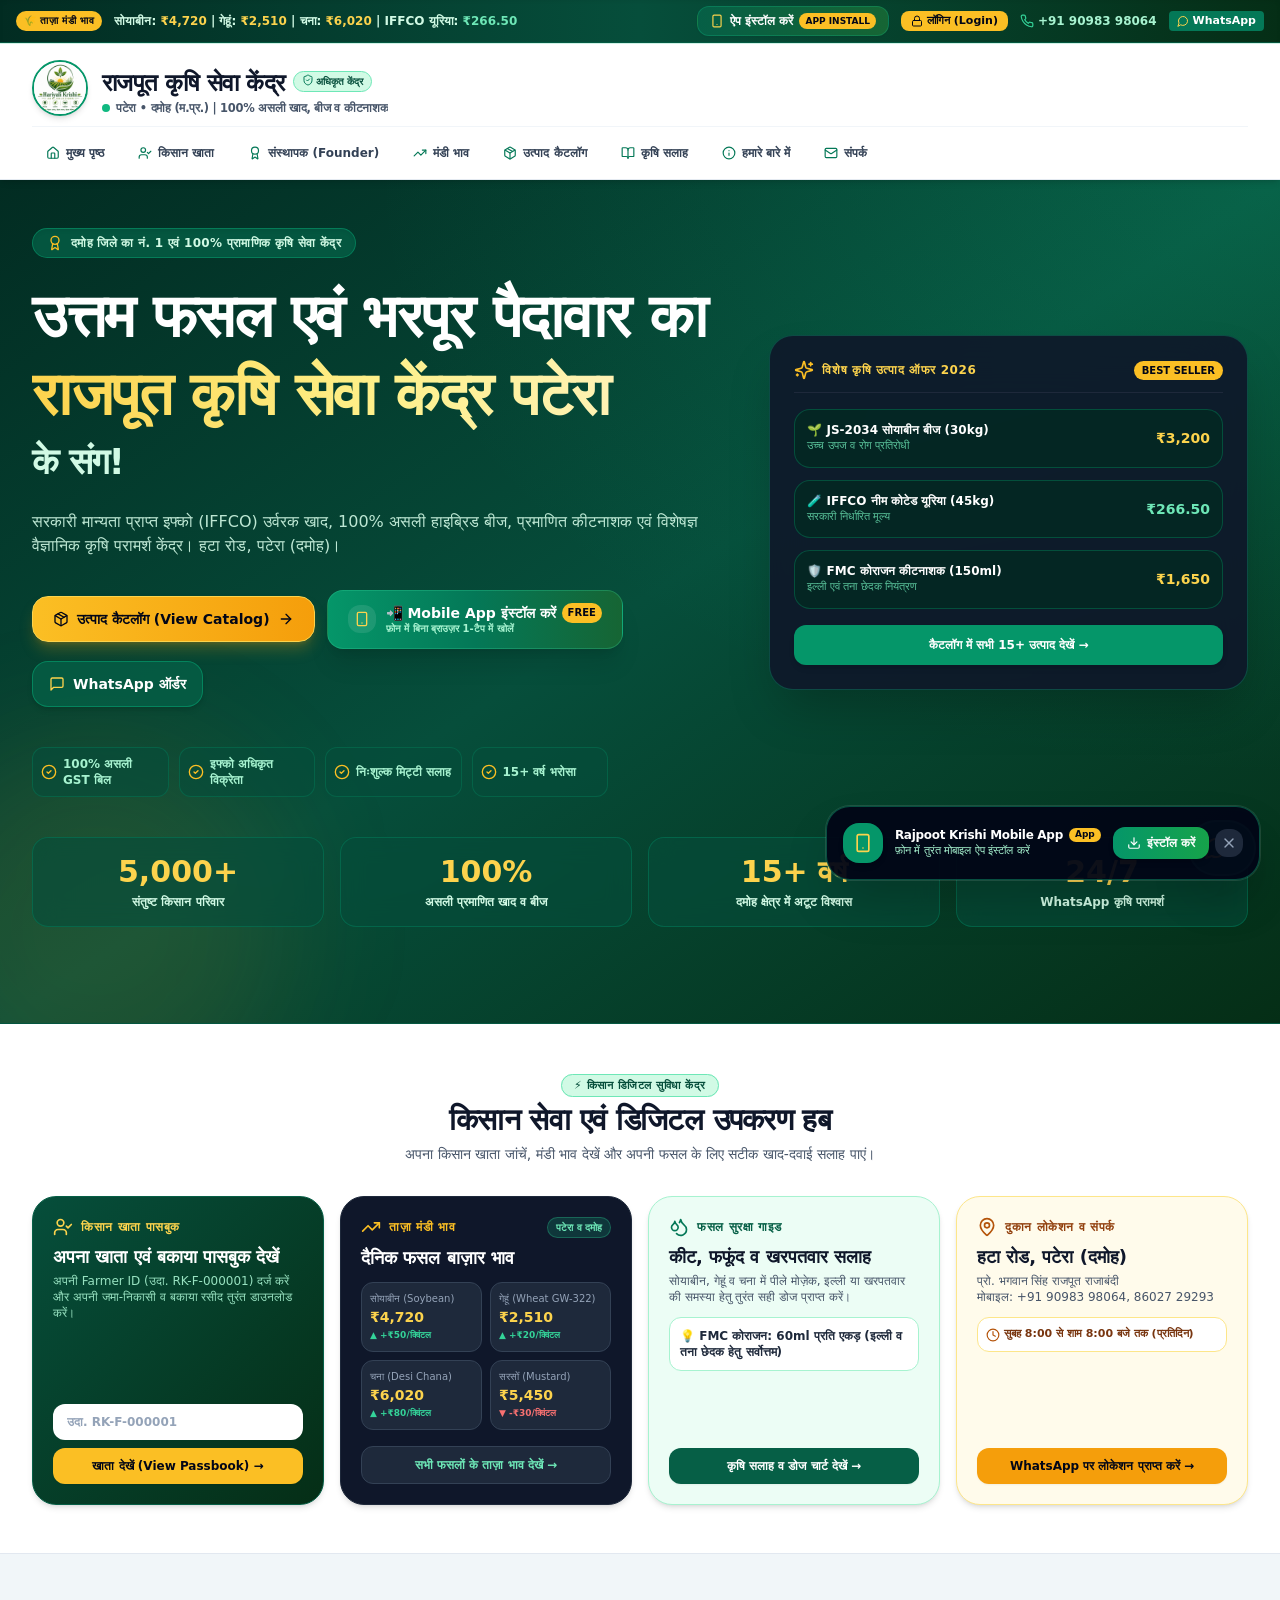
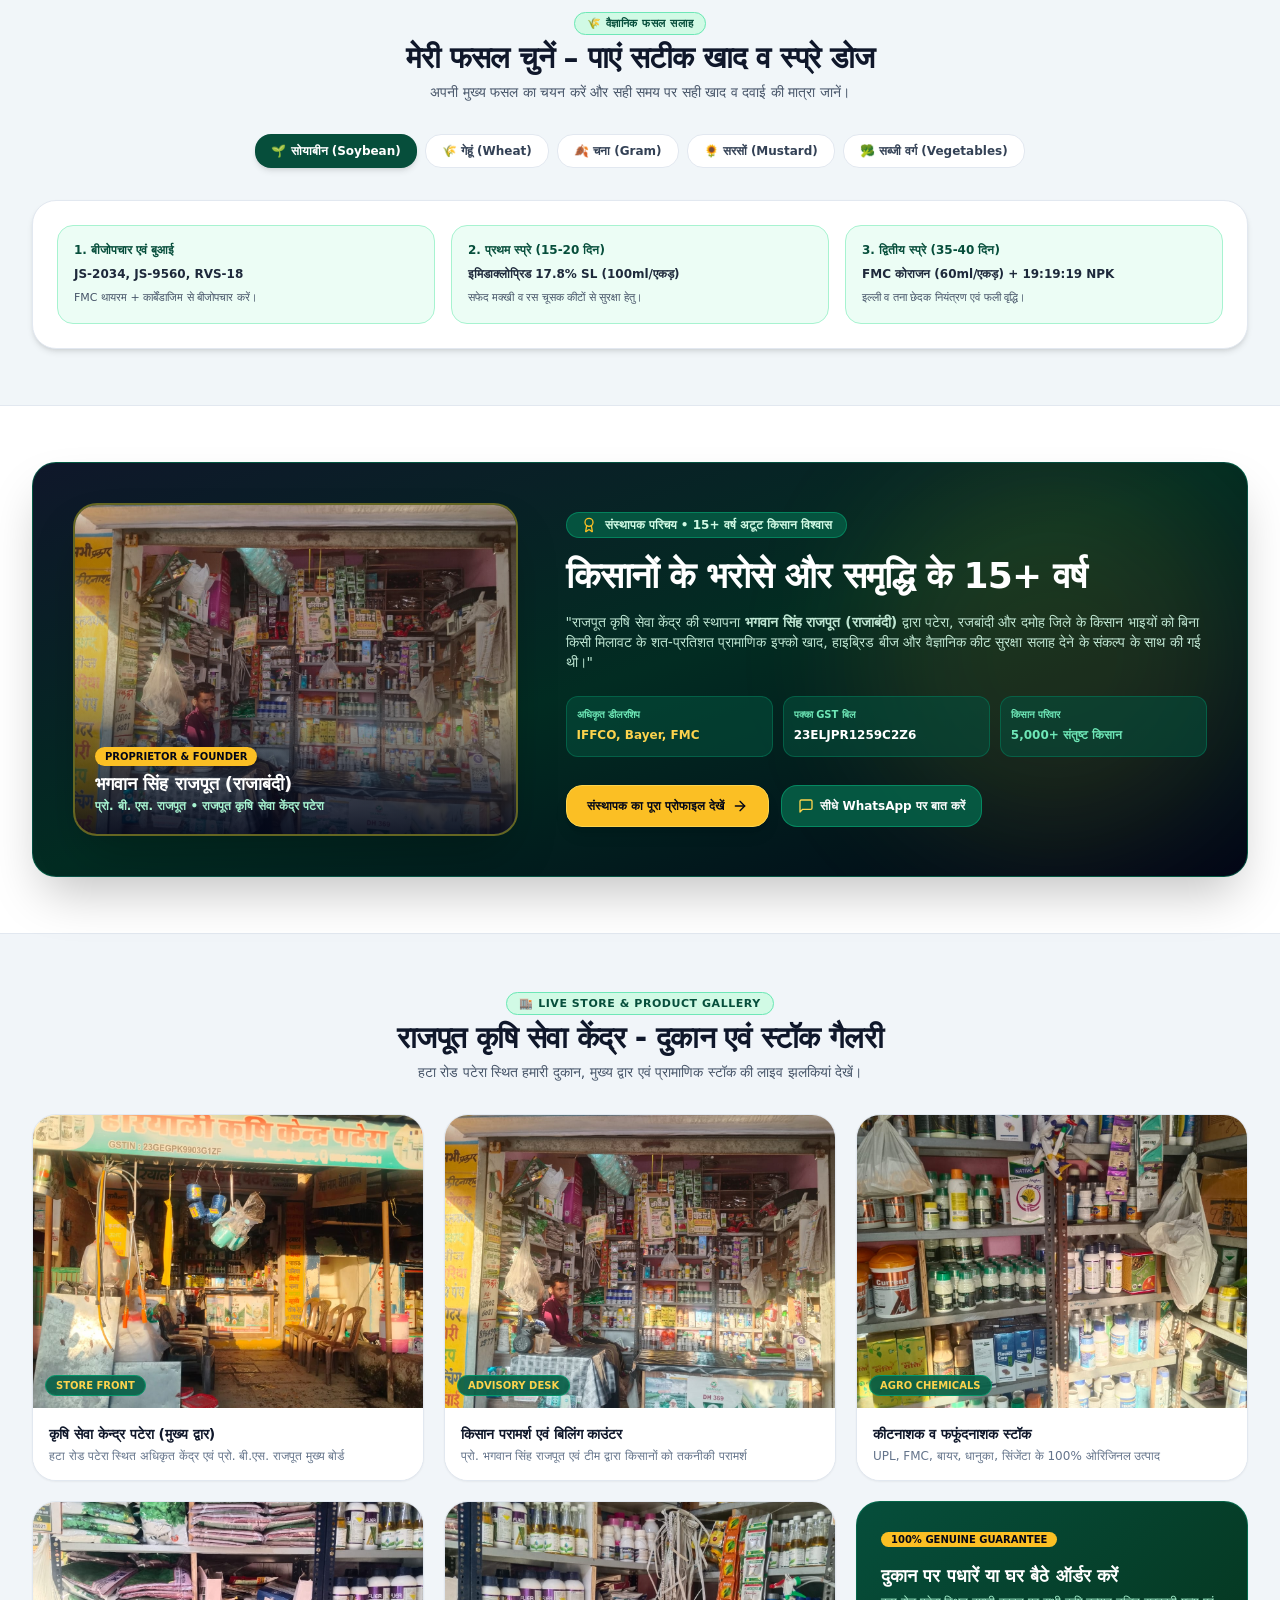
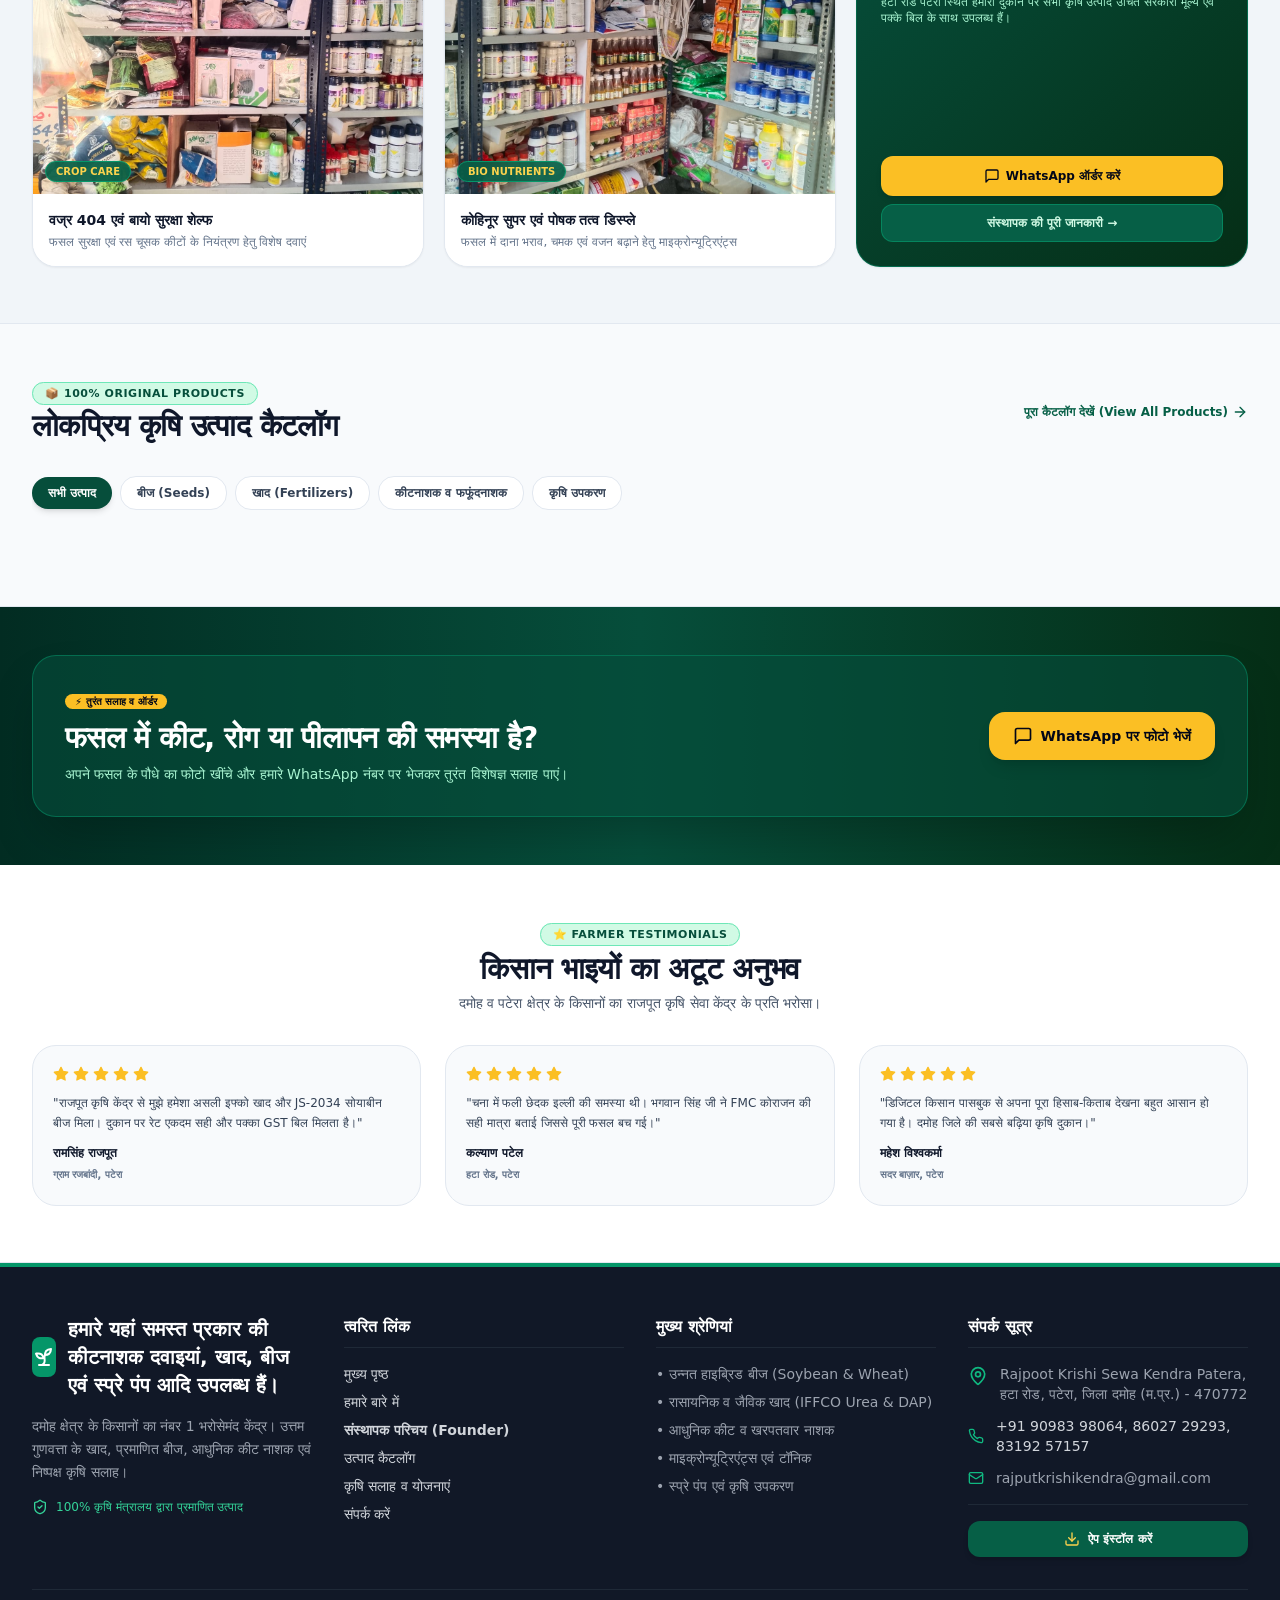
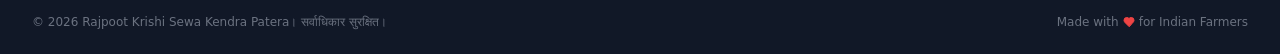
==== index.html @ ace5ccc9 "Initial production-grade open-source release" ====
<!doctype html>
<html lang="hi" dir="ltr">
  <head>
    <meta charset="UTF-8" />
    <meta name="viewport" content="width=device-width, initial-scale=1.0, maximum-scale=5.0, user-scalable=yes, viewport-fit=cover" />
    <meta http-equiv="X-UA-Compatible" content="IE=edge" />

    <!-- Favicon & PWA Icons -->
    <link rel="icon" type="image/png" sizes="32x32" href="/favicon-32x32.png" />
    <link rel="icon" type="image/png" sizes="16x16" href="/favicon-16x16.png" />
    <link rel="icon" type="image/png" href="/favicon.png" />
    <link rel="icon" type="image/jpeg" href="/logo.jpg" />
    <link rel="shortcut icon" type="image/x-icon" href="/favicon.ico" />
    <link rel="apple-touch-icon" sizes="180x180" href="/apple-touch-icon.png" />
    <link rel="manifest" href="/site.webmanifest" />
    <meta name="theme-color" content="#047857" />
    <meta name="color-scheme" content="light dark" />

    <!-- Google Typography Fonts -->
    <link rel="preconnect" href="https://fonts.googleapis.com" />
    <link rel="preconnect" href="https://fonts.gstatic.com" crossorigin />
    <link href="https://fonts.googleapis.com/css2?family=Hind:wght@400;500;600;700&family=Plus+Jakarta+Sans:wght@400;500;600;700;800&display=swap" rel="stylesheet" />

    <!-- Primary SEO Meta Tags -->
    <title>राजपूत कृषि सेवा केंद्र | Rajpoot Krishi Sewa Kendra Patera • Damoh MP</title>
    <meta name="title" content="राजपूत कृषि सेवा केंद्र | Rajpoot Krishi Sewa Kendra Patera • Damoh MP" />
    <meta name="description" content="राजपूत कृषि सेवा केंद्र, हटा रोड, पटेरा (दमोह म.प्र.) — प्रो. भगवान सिंह राजपूत राजाबंदी। 100% असली प्रमाणित बीज, इफ्को खाद, कीटनाशक, फफूंदनाशक, टॉनिक व रोजाना लाइव मंडी भाव। फोन: +91 90983 98064, 86027 29293। GSTIN: 23ELJPR1259C2Z6।" />
    <meta name="keywords" content="Rajpoot krishi sewa kendra, Rajpoot krishi kendra patera, Rajput krishi kendra, krishi kendra patera, patera krishi kendra, fertilizer shop patera, seed store patera damoh, patera mandi bhav, damoh krishi kendra, IFFCO urea patera, kisaan dukan patera, hata road patera, bhagvan singh rajput rajabandi, 23ELJPR1259C2Z6" />
    <meta name="author" content="Rajpoot Krishi Sewa Kendra Patera" />
    <meta name="robots" content="index, follow, max-image-preview:large, max-snippet:-1, max-video-preview:-1" />
    <link rel="canonical" href="https://rajpootkrishisewakendra.in/" />

    <!-- GEO / Local Search Geographic Tags (Patera, Damoh, MP) -->
    <meta name="geo.region" content="IN-MP" />
    <meta name="geo.placename" content="Hatta Road, Patera, Damoh, Madhya Pradesh, 470772, India" />
    <meta name="geo.position" content="24.0883;79.6231" />
    <meta name="ICBM" content="24.0883, 79.6231" />

    <!-- Open Graph (OG) / WhatsApp / Facebook Link Sharing Meta Tags -->
    <meta property="og:type" content="website" />
    <meta property="og:site_name" content="Rajpoot Krishi Sewa Kendra Patera" />
    <meta property="og:title" content="राजपूत कृषि सेवा केंद्र पटेरा (Rajpoot Krishi Sewa Kendra)" />
    <meta property="og:description" content="किसान का विश्वास, हमारी पहचान - सरकारी मान्यता प्राप्त बीज, इफ्को उर्वरक खाद, कीटनाशक व दैनिक मंडी भाव" />
    <meta property="og:url" content="https://rajpootkrishisewakendra.in/" />
    <meta property="og:image" content="https://rajpootkrishisewakendra.in/og-square.png" />
    <meta property="og:image:secure_url" content="https://rajpootkrishisewakendra.in/og-square.png" />
    <meta property="og:image:type" content="image/png" />
    <meta property="og:image:width" content="600" />
    <meta property="og:image:height" content="600" />
    <meta property="og:image:alt" content="राजपूत कृषि सेवा केंद्र पटेरा (Rajpoot Krishi Sewa Kendra)" />
    
    <!-- Fallback OpenGraph Images for WhatsApp Scrapers -->
    <meta property="og:image" content="https://lightcoral-barracuda-479038.hostingersite.com/og-square.png" />
    <meta property="og:image:secure_url" content="https://lightcoral-barracuda-479038.hostingersite.com/og-square.png" />
    <meta property="og:image" content="https://rajpootkrishisewakendra.in/logo.jpg" />
    
    <meta property="og:locale" content="hi_IN" />
    <meta property="og:locale:alternate" content="en_IN" />

    <!-- Twitter Card Meta Tags -->
    <meta name="twitter:card" content="summary" />
    <meta name="twitter:url" content="https://rajpootkrishisewakendra.in/" />
    <meta name="twitter:title" content="राजपूत कृषि सेवा केंद्र पटेरा (Rajpoot Krishi Sewa Kendra)" />
    <meta name="twitter:description" content="किसान का विश्वास, हमारी पहचान - सरकारी मान्यता प्राप्त बीज, इफ्को उर्वरक खाद, कीटनाशक व दैनिक मंडी भाव" />
    <meta name="twitter:image" content="https://rajpootkrishisewakendra.in/og-square.png" />
    <meta name="twitter:image:alt" content="Rajpoot Krishi Sewa Kendra Patera" />

    <!-- JSON-LD Multi-Schema Structured Data (Schema.org / GEO / AEO AI Search) -->

    <!-- Schema 1: LocalBusiness & Agricultural Store -->
    <script type="application/ld+json">
    {
      "@context": "https://schema.org",
      "@type": ["LocalBusiness", "Store", "AgriculturalBusiness"],
      "@id": "https://rajpootkrishisewakendra.in/#store",
      "name": "Rajpoot Krishi Sewa Kendra",
      "alternateName": [
        "राजपूत कृषि सेवा केंद्र पटेरा",
        "Rajpoot Krishi Sewa Kendra Patera",
        "Rajput Krishi Kendra Patera",
        "Rajput Krishi Bhandar Patera"
      ],
      "url": "https://rajpootkrishisewakendra.in/",
      "logo": "https://rajpootkrishisewakendra.in/logo.jpg",
      "image": "https://rajpootkrishisewakendra.in/logo.jpg",
      "description": "Rajpoot Krishi Sewa Kendra at Hatta Road, Patera, Damoh MP (Proprietor: Bhagvan Singh Rajput Rajabandi) is your trusted government-authorized dealer for 100% genuine certified seeds, IFFCO fertilizers, top-brand pesticides, fungicides, micro-nutrients, and daily live Mandi Bhav rates.",
      "telephone": ["+919098398064", "+918602729293", "+918319257157"],
      "email": "rajputkrishikendra@gmail.com",
      "vatID": "23ELJPR1259C2Z6",
      "taxID": "23ELJPR1259C2Z6",
      "priceRange": "₹₹",
      "currenciesAccepted": "INR",
      "paymentAccepted": "Cash, UPI, Credit Card, Bank Transfer, Udhaar",
      "address": {
        "@type": "PostalAddress",
        "streetAddress": "Hatta Road, Patera",
        "addressLocality": "Patera",
        "addressRegion": "Madhya Pradesh",
        "postalCode": "470772",
        "addressCountry": "IN"
      },
      "geo": {
        "@type": "GeoCoordinates",
        "latitude": 24.0883,
        "longitude": 79.6231
      },
      "areaServed": [
        {
          "@type": "AdministrativeArea",
          "name": "Patera"
        },
        {
          "@type": "AdministrativeArea",
          "name": "Damoh"
        },
        {
          "@type": "AdministrativeArea",
          "name": "Hatta"
        },
        {
          "@type": "AdministrativeArea",
          "name": "Katni"
        },
        {
          "@type": "AdministrativeArea",
          "name": "Sagar"
        },
        {
          "@type": "AdministrativeArea",
          "name": "Madhya Pradesh"
        }
      ],
      "openingHoursSpecification": [
        {
          "@type": "OpeningHoursSpecification",
          "dayOfWeek": ["Monday", "Tuesday", "Wednesday", "Thursday", "Friday", "Saturday", "Sunday"],
          "opens": "07:00",
          "closes": "20:00"
        }
      ],
      "founder": {
        "@type": "Person",
        "@id": "https://rajpootkrishisewakendra.in/founder#founder",
        "name": "भगवान सिंह राजपूत",
        "alternateName": ["Bhagvan Singh Rajput Rajabandi", "B. S. Rajput", "बी. एस. राजपूत"],
        "jobTitle": "संस्थापक एवं मुख्य संचालक (Founder & Proprietor)",
        "image": "https://rajpootkrishisewakendra.in/assets/images/founder_counter.jpg",
        "telephone": "+919098398064"
      },
      "sameAs": [
        "https://wa.me/919098398064",
        "https://rajpootkrishisewakendra.in/",
        "https://rajpootkrishisewakendra.in/founder"
      ]
    }
    </script>

    <!-- Schema 1.1: Person (Founder) -->
    <script type="application/ld+json">
    {
      "@context": "https://schema.org",
      "@type": "Person",
      "@id": "https://rajpootkrishisewakendra.in/founder#founder",
      "name": "भगवान सिंह राजपूत",
      "alternateName": [
        "Bhagvan Singh Rajput Rajabandi",
        "B. S. Rajput",
        "बी. एस. राजपूत"
      ],
      "jobTitle": "संस्थापक एवं मुख्य प्रबंधक (Founder & Managing Director)",
      "worksFor": {
        "@id": "https://rajpootkrishisewakendra.in/#store"
      },
      "image": "https://rajpootkrishisewakendra.in/assets/images/founder_counter.jpg",
      "telephone": "+919098398064",
      "email": "rajputkrishikendra@gmail.com",
      "description": "भगवान सिंह राजपूत (राजाबंदी) राजपूत कृषि सेवा केंद्र पटेरा (दमोह म.प्र.) के संस्थापक एवं मुख्य प्रबंधक हैं।",
      "knowsAbout": [
        "Agronomy and Crop Advisory",
        "Certified Hybrid Seeds",
        "IFFCO Fertilizers",
        "Pesticides and Crop Protection"
      ]
    }
    </script>

    <!-- Schema 2: WebSite Sitelinks SearchBox -->
    <script type="application/ld+json">
    {
      "@context": "https://schema.org",
      "@type": "WebSite",
      "@id": "https://rajpootkrishisewakendra.in/#website",
      "url": "https://rajpootkrishisewakendra.in/",
      "name": "Rajpoot Krishi Sewa Kendra Patera",
      "description": "Official Web ERP and Mandi Portal of Rajpoot Krishi Sewa Kendra Patera",
      "publisher": {
        "@id": "https://rajpootkrishisewakendra.in/#store"
      },
      "inLanguage": ["hi-IN", "en-IN"]
    }
    </script>

    <!-- Schema 3: FAQPage for AEO (AI Answer Engines: Gemini / Perplexity / ChatGPT / SGE) -->
    <script type="application/ld+json">
    {
      "@context": "https://schema.org",
      "@type": "FAQPage",
      "mainEntity": [
        {
          "@type": "Question",
          "name": "राजपूत कृषि सेवा केंद्र पटेरा कहां स्थित है? (Where is Rajpoot Krishi Sewa Kendra located?)",
          "acceptedAnswer": {
            "@type": "Answer",
            "text": "राजपूत कृषि सेवा केंद्र हटा रोड, पटेरा, जिला दमोह (मध्य प्रदेश) - 470772 में स्थित है। प्रो. भगवान सिंह राजपूत राजाबंदी। संपर्क: +91 90983 98064, 86027 29293, 83192 57157।"
          }
        },
        {
          "@type": "Question",
          "name": "राजपूत कृषि सेवा केंद्र पर कौन-कौन से कृषि उत्पाद मिलते हैं?",
          "acceptedAnswer": {
            "@type": "Answer",
            "text": "हमारे यहां 100% प्रामाणिक हाइब्रिड बीज, इफ्को उर्वरक खाद (यूरिया, डीएपी, एनपीके), शीर्ष कंपनियों की कीटनाशक दवाइयां, फफूंदनाशक, टॉनिक, बायो-स्टिमुलेंट एवं स्प्रे पंप उपलब्ध हैं।"
          }
        },
        {
          "@type": "Question",
          "name": "राजपूत कृषि सेवा केंद्र का जीएसटी (GSTIN) नंबर क्या है?",
          "acceptedAnswer": {
            "@type": "Answer",
            "text": "राजपूत कृषि सेवा केंद्र का आधिकारिक जीएसटी नंबर (GSTIN) 23ELJPR1259C2Z6 है।"
          }
        },
        {
          "@type": "Question",
          "name": "दमोह और पटेरा का लाइव मंडी भाव कहां देखें?",
          "acceptedAnswer": {
            "@type": "Answer",
            "text": "राजपूत कृषि सेवा केंद्र की आधिकारिक वेबसाइट rajpootkrishisewakendra.in पर पटेरा, दमोह, हटा, कटनी एवं सागर मंडी का दैनिक लाइव मंडी भाव (सोयाबीन, गेहूं, चना, सरसों, मसूर) देखा जा सकता है।"
          }
        }
      ]
    }
    </script>

    <!-- Schema 4: BreadcrumbList -->
    <script type="application/ld+json">
    {
      "@context": "https://schema.org",
      "@type": "BreadcrumbList",
      "itemListElement": [
        {
          "@type": "ListItem",
          "position": 1,
          "name": "मुख्य पृष्ठ (Home)",
          "item": "https://rajpootkrishisewakendra.in/"
        },
        {
          "@type": "ListItem",
          "position": 2,
          "name": "लाइव मंडी भाव (Mandi Bhav)",
          "item": "https://rajpootkrishisewakendra.in/#mandi-bhav"
        },
        {
          "@type": "ListItem",
          "position": 3,
          "name": "स्टॉक व कृषि उत्पाद (Products)",
          "item": "https://rajpootkrishisewakendra.in/#products"
        },
        {
          "@type": "ListItem",
          "position": 4,
          "name": "संपर्क व स्थान (Contact & Location)",
          "item": "https://rajpootkrishisewakendra.in/#contact"
        }
      ]
    }
    </script>
    <script>
      // Immediate Service Worker cache refresher
      if ('serviceWorker' in navigator) {
        navigator.serviceWorker.getRegistrations().then(function(registrations) {
          for (var reg of registrations) {
            reg.update();
          }
        });
      }
    </script>
    <script type="module" crossorigin src="/assets/index-D871x90z.js"></script>
    <link rel="stylesheet" crossorigin href="/assets/index-bU7Eu-W5.css">
  </head>
  <body>
    <div id="root"></div>
  </body>
</html>
---- assets/index-bU7Eu-W5.css ----
*,:before,:after{--tw-border-spacing-x: 0;--tw-border-spacing-y: 0;--tw-translate-x: 0;--tw-translate-y: 0;--tw-rotate: 0;--tw-skew-x: 0;--tw-skew-y: 0;--tw-scale-x: 1;--tw-scale-y: 1;--tw-pan-x: ;--tw-pan-y: ;--tw-pinch-zoom: ;--tw-scroll-snap-strictness: proximity;--tw-gradient-from-position: ;--tw-gradient-via-position: ;--tw-gradient-to-position: ;--tw-ordinal: ;--tw-slashed-zero: ;--tw-numeric-figure: ;--tw-numeric-spacing: ;--tw-numeric-fraction: ;--tw-ring-inset: ;--tw-ring-offset-width: 0px;--tw-ring-offset-color: #fff;--tw-ring-color: rgb(59 130 246 / .5);--tw-ring-offset-shadow: 0 0 #0000;--tw-ring-shadow: 0 0 #0000;--tw-shadow: 0 0 #0000;--tw-shadow-colored: 0 0 #0000;--tw-blur: ;--tw-brightness: ;--tw-contrast: ;--tw-grayscale: ;--tw-hue-rotate: ;--tw-invert: ;--tw-saturate: ;--tw-sepia: ;--tw-drop-shadow: ;--tw-backdrop-blur: ;--tw-backdrop-brightness: ;--tw-backdrop-contrast: ;--tw-backdrop-grayscale: ;--tw-backdrop-hue-rotate: ;--tw-backdrop-invert: ;--tw-backdrop-opacity: ;--tw-backdrop-saturate: ;--tw-backdrop-sepia: ;--tw-contain-size: ;--tw-contain-layout: ;--tw-contain-paint: ;--tw-contain-style: }::backdrop{--tw-border-spacing-x: 0;--tw-border-spacing-y: 0;--tw-translate-x: 0;--tw-translate-y: 0;--tw-rotate: 0;--tw-skew-x: 0;--tw-skew-y: 0;--tw-scale-x: 1;--tw-scale-y: 1;--tw-pan-x: ;--tw-pan-y: ;--tw-pinch-zoom: ;--tw-scroll-snap-strictness: proximity;--tw-gradient-from-position: ;--tw-gradient-via-position: ;--tw-gradient-to-position: ;--tw-ordinal: ;--tw-slashed-zero: ;--tw-numeric-figure: ;--tw-numeric-spacing: ;--tw-numeric-fraction: ;--tw-ring-inset: ;--tw-ring-offset-width: 0px;--tw-ring-offset-color: #fff;--tw-ring-color: rgb(59 130 246 / .5);--tw-ring-offset-shadow: 0 0 #0000;--tw-ring-shadow: 0 0 #0000;--tw-shadow: 0 0 #0000;--tw-shadow-colored: 0 0 #0000;--tw-blur: ;--tw-brightness: ;--tw-contrast: ;--tw-grayscale: ;--tw-hue-rotate: ;--tw-invert: ;--tw-saturate: ;--tw-sepia: ;--tw-drop-shadow: ;--tw-backdrop-blur: ;--tw-backdrop-brightness: ;--tw-backdrop-contrast: ;--tw-backdrop-grayscale: ;--tw-backdrop-hue-rotate: ;--tw-backdrop-invert: ;--tw-backdrop-opacity: ;--tw-backdrop-saturate: ;--tw-backdrop-sepia: ;--tw-contain-size: ;--tw-contain-layout: ;--tw-contain-paint: ;--tw-contain-style: }*,:before,:after{box-sizing:border-box;border-width:0;border-style:solid;border-color:#e5e7eb}:before,:after{--tw-content: ""}html,:host{line-height:1.5;-webkit-text-size-adjust:100%;-moz-tab-size:4;-o-tab-size:4;tab-size:4;font-family:ui-sans-serif,system-ui,sans-serif,"Apple Color Emoji","Segoe UI Emoji",Segoe UI Symbol,"Noto Color Emoji";font-feature-settings:normal;font-variation-settings:normal;-webkit-tap-highlight-color:transparent}body{margin:0;line-height:inherit}hr{height:0;color:inherit;border-top-width:1px}abbr:where([title]){-webkit-text-decoration:underline dotted;text-decoration:underline dotted}h1,h2,h3,h4,h5,h6{font-size:inherit;font-weight:inherit}a{color:inherit;text-decoration:inherit}b,strong{font-weight:bolder}code,kbd,samp,pre{font-family:ui-monospace,SFMono-Regular,Menlo,Monaco,Consolas,Liberation Mono,Courier New,monospace;font-feature-settings:normal;font-variation-settings:normal;font-size:1em}small{font-size:80%}sub,sup{font-size:75%;line-height:0;position:relative;vertical-align:baseline}sub{bottom:-.25em}sup{top:-.5em}table{text-indent:0;border-color:inherit;border-collapse:collapse}button,input,optgroup,select,textarea{font-family:inherit;font-feature-settings:inherit;font-variation-settings:inherit;font-size:100%;font-weight:inherit;line-height:inherit;letter-spacing:inherit;color:inherit;margin:0;padding:0}button,select{text-transform:none}button,input:where([type=button]),input:where([type=reset]),input:where([type=submit]){-webkit-appearance:button;background-color:transparent;background-image:none}:-moz-focusring{outline:auto}:-moz-ui-invalid{box-shadow:none}progress{vertical-align:baseline}::-webkit-inner-spin-button,::-webkit-outer-spin-button{height:auto}[type=search]{-webkit-appearance:textfield;outline-offset:-2px}::-webkit-search-decoration{-webkit-appearance:none}::-webkit-file-upload-button{-webkit-appearance:button;font:inherit}summary{display:list-item}blockquote,dl,dd,h1,h2,h3,h4,h5,h6,hr,figure,p,pre{margin:0}fieldset{margin:0;padding:0}legend{padding:0}ol,ul,menu{list-style:none;margin:0;padding:0}dialog{padding:0}textarea{resize:vertical}input::-moz-placeholder,textarea::-moz-placeholder{opacity:1;color:#9ca3af}input::placeholder,textarea::placeholder{opacity:1;color:#9ca3af}button,[role=button]{cursor:pointer}:disabled{cursor:default}img,svg,video,canvas,audio,iframe,embed,object{display:block;vertical-align:middle}img,video{max-width:100%;height:auto}[hidden]:where(:not([hidden=until-found])){display:none}html,body{font-family:Plus Jakarta Sans,Hind,system-ui,-apple-system,sans-serif;overflow-x:hidden;max-width:100vw;width:100%;-webkit-tap-highlight-color:transparent;touch-action:manipulation;background-color:#f8fafc;color:#0f172a;-webkit-font-smoothing:antialiased;-moz-osx-font-smoothing:grayscale}@media (max-width: 640px){input,select,textarea{font-size:16px!important}}.container{width:100%}@media (min-width: 640px){.container{max-width:640px}}@media (min-width: 768px){.container{max-width:768px}}@media (min-width: 1024px){.container{max-width:1024px}}@media (min-width: 1280px){.container{max-width:1280px}}@media (min-width: 1536px){.container{max-width:1536px}}.pointer-events-none{pointer-events:none}.visible{visibility:visible}.invisible{visibility:hidden}.collapse{visibility:collapse}.static{position:static}.fixed{position:fixed}.absolute{position:absolute}.relative{position:relative}.sticky{position:sticky}.inset-0{top:0;right:0;bottom:0;left:0}.inset-x-0{left:0;right:0}.inset-y-0{top:0;bottom:0}.-bottom-24{bottom:-6rem}.-left-24{left:-6rem}.bottom-0{bottom:0}.bottom-2{bottom:.5rem}.bottom-20{bottom:5rem}.bottom-3{bottom:.75rem}.bottom-4{bottom:1rem}.bottom-6{bottom:1.5rem}.left-0{left:0}.left-2{left:.5rem}.left-2\.5{left:.625rem}.left-3{left:.75rem}.left-3\.5{left:.875rem}.right-0{right:0}.right-2{right:.5rem}.right-3{right:.75rem}.right-4{right:1rem}.right-6{right:1.5rem}.top-0{top:0}.top-1\/2{top:50%}.top-2{top:.5rem}.top-2\.5{top:.625rem}.top-3{top:.75rem}.top-3\.5{top:.875rem}.top-4{top:1rem}.top-full{top:100%}.z-10{z-index:10}.z-20{z-index:20}.z-30{z-index:30}.z-40{z-index:40}.z-50{z-index:50}.z-\[100\]{z-index:100}.col-span-1{grid-column:span 1 / span 1}.col-span-12{grid-column:span 12 / span 12}.col-span-2{grid-column:span 2 / span 2}.col-span-3{grid-column:span 3 / span 3}.col-span-4{grid-column:span 4 / span 4}.col-span-5{grid-column:span 5 / span 5}.col-span-6{grid-column:span 6 / span 6}.col-span-7{grid-column:span 7 / span 7}.mx-1{margin-left:.25rem;margin-right:.25rem}.mx-2{margin-left:.5rem;margin-right:.5rem}.mx-auto{margin-left:auto;margin-right:auto}.my-0\.5{margin-top:.125rem;margin-bottom:.125rem}.my-1{margin-top:.25rem;margin-bottom:.25rem}.my-2{margin-top:.5rem;margin-bottom:.5rem}.my-8{margin-top:2rem;margin-bottom:2rem}.my-auto{margin-top:auto;margin-bottom:auto}.-mt-6{margin-top:-1.5rem}.mb-0\.5{margin-bottom:.125rem}.mb-1{margin-bottom:.25rem}.mb-1\.5{margin-bottom:.375rem}.mb-10{margin-bottom:2.5rem}.mb-2{margin-bottom:.5rem}.mb-3{margin-bottom:.75rem}.mb-4{margin-bottom:1rem}.mb-5{margin-bottom:1.25rem}.mb-6{margin-bottom:1.5rem}.mb-8{margin-bottom:2rem}.ml-1{margin-left:.25rem}.ml-1\.5{margin-left:.375rem}.ml-2{margin-left:.5rem}.ml-auto{margin-left:auto}.mr-0\.5{margin-right:.125rem}.mr-1{margin-right:.25rem}.mr-1\.5{margin-right:.375rem}.mr-2{margin-right:.5rem}.mt-0\.5{margin-top:.125rem}.mt-1{margin-top:.25rem}.mt-1\.5{margin-top:.375rem}.mt-10{margin-top:2.5rem}.mt-12{margin-top:3rem}.mt-2{margin-top:.5rem}.mt-2\.5{margin-top:.625rem}.mt-3{margin-top:.75rem}.mt-4{margin-top:1rem}.mt-5{margin-top:1.25rem}.mt-6{margin-top:1.5rem}.mt-8{margin-top:2rem}.line-clamp-1{overflow:hidden;display:-webkit-box;-webkit-box-orient:vertical;-webkit-line-clamp:1}.line-clamp-2{overflow:hidden;display:-webkit-box;-webkit-box-orient:vertical;-webkit-line-clamp:2}.block{display:block}.inline-block{display:inline-block}.inline{display:inline}.flex{display:flex}.inline-flex{display:inline-flex}.table{display:table}.grid{display:grid}.hidden{display:none}.aspect-\[4\/3\]{aspect-ratio:4/3}.h-1{height:.25rem}.h-10{height:2.5rem}.h-11{height:2.75rem}.h-12{height:3rem}.h-14{height:3.5rem}.h-16{height:4rem}.h-2{height:.5rem}.h-2\.5{height:.625rem}.h-20{height:5rem}.h-3{height:.75rem}.h-3\.5{height:.875rem}.h-32{height:8rem}.h-36{height:9rem}.h-4{height:1rem}.h-44{height:11rem}.h-48{height:12rem}.h-5{height:1.25rem}.h-6{height:1.5rem}.h-7{height:1.75rem}.h-8{height:2rem}.h-9{height:2.25rem}.h-96{height:24rem}.h-\[90vh\]{height:90vh}.h-full{height:100%}.max-h-20{max-height:5rem}.max-h-32{max-height:8rem}.max-h-60{max-height:15rem}.max-h-72{max-height:18rem}.max-h-80{max-height:20rem}.max-h-96{max-height:24rem}.max-h-\[360px\]{max-height:360px}.max-h-\[420px\]{max-height:420px}.max-h-\[72vh\]{max-height:72vh}.max-h-\[75vh\]{max-height:75vh}.max-h-\[80vh\]{max-height:80vh}.max-h-\[90vh\]{max-height:90vh}.max-h-\[92vh\]{max-height:92vh}.max-h-\[94vh\]{max-height:94vh}.max-h-full{max-height:100%}.min-h-\[100px\]{min-height:100px}.min-h-\[1040px\]{min-height:1040px}.min-h-\[1050px\]{min-height:1050px}.min-h-\[16px\]{min-height:16px}.min-h-\[38px\]{min-height:38px}.min-h-\[400px\]{min-height:400px}.min-h-\[70px\]{min-height:70px}.min-h-\[75px\]{min-height:75px}.min-h-\[960px\]{min-height:960px}.min-h-full{min-height:100%}.min-h-screen{min-height:100vh}.w-1{width:.25rem}.w-10{width:2.5rem}.w-11{width:2.75rem}.w-12{width:3rem}.w-13{width:3.25rem}.w-14{width:3.5rem}.w-16{width:4rem}.w-2{width:.5rem}.w-2\.5{width:.625rem}.w-20{width:5rem}.w-24{width:6rem}.w-28{width:7rem}.w-3{width:.75rem}.w-3\.5{width:.875rem}.w-36{width:9rem}.w-4{width:1rem}.w-44{width:11rem}.w-48{width:12rem}.w-5{width:1.25rem}.w-6{width:1.5rem}.w-64{width:16rem}.w-7{width:1.75rem}.w-72{width:18rem}.w-8{width:2rem}.w-80{width:20rem}.w-9{width:2.25rem}.w-96{width:24rem}.w-\[10\%\]{width:10%}.w-\[11\%\]{width:11%}.w-\[12\%\]{width:12%}.w-\[16\%\]{width:16%}.w-\[18\%\]{width:18%}.w-\[20\%\]{width:20%}.w-\[300px\]{width:300px}.w-\[36\%\]{width:36%}.w-\[41\%\]{width:41%}.w-\[5\%\]{width:5%}.w-\[7\%\]{width:7%}.w-\[740px\]{width:740px}.w-\[760px\]{width:760px}.w-\[8\%\]{width:8%}.w-\[9\%\]{width:9%}.w-auto{width:auto}.w-full{width:100%}.w-max{width:-moz-max-content;width:max-content}.w-px{width:1px}.min-w-0{min-width:0px}.min-w-\[100px\]{min-width:100px}.min-w-\[1100px\]{min-width:1100px}.min-w-\[110px\]{min-width:110px}.min-w-\[120px\]{min-width:120px}.min-w-\[130px\]{min-width:130px}.min-w-\[140px\]{min-width:140px}.min-w-\[150px\]{min-width:150px}.min-w-\[180px\]{min-width:180px}.min-w-\[50px\]{min-width:50px}.min-w-\[65px\]{min-width:65px}.min-w-\[700px\]{min-width:700px}.min-w-\[70px\]{min-width:70px}.min-w-\[75px\]{min-width:75px}.min-w-\[80px\]{min-width:80px}.min-w-\[85px\]{min-width:85px}.min-w-\[90px\]{min-width:90px}.min-w-\[95px\]{min-width:95px}.min-w-max{min-width:-moz-max-content;min-width:max-content}.max-w-0{max-width:0px}.max-w-2xl{max-width:42rem}.max-w-3xl{max-width:48rem}.max-w-4xl{max-width:56rem}.max-w-5xl{max-width:64rem}.max-w-6xl{max-width:72rem}.max-w-7xl{max-width:80rem}.max-w-\[120px\]{max-width:120px}.max-w-\[200px\]{max-width:200px}.max-w-\[85vw\]{max-width:85vw}.max-w-full{max-width:100%}.max-w-lg{max-width:32rem}.max-w-md{max-width:28rem}.max-w-sm{max-width:24rem}.max-w-xl{max-width:36rem}.max-w-xs{max-width:20rem}.flex-1{flex:1 1 0%}.flex-shrink-0,.shrink-0{flex-shrink:0}.table-fixed{table-layout:fixed}.border-collapse{border-collapse:collapse}.-translate-y-1\/2{--tw-translate-y: -50%;transform:translate(var(--tw-translate-x),var(--tw-translate-y)) rotate(var(--tw-rotate)) skew(var(--tw-skew-x)) skewY(var(--tw-skew-y)) scaleX(var(--tw-scale-x)) scaleY(var(--tw-scale-y))}.translate-x-0\.5{--tw-translate-x: .125rem;transform:translate(var(--tw-translate-x),var(--tw-translate-y)) rotate(var(--tw-rotate)) skew(var(--tw-skew-x)) skewY(var(--tw-skew-y)) scaleX(var(--tw-scale-x)) scaleY(var(--tw-scale-y))}.translate-x-1{--tw-translate-x: .25rem;transform:translate(var(--tw-translate-x),var(--tw-translate-y)) rotate(var(--tw-rotate)) skew(var(--tw-skew-x)) skewY(var(--tw-skew-y)) scaleX(var(--tw-scale-x)) scaleY(var(--tw-scale-y))}.rotate-180{--tw-rotate: 180deg;transform:translate(var(--tw-translate-x),var(--tw-translate-y)) rotate(var(--tw-rotate)) skew(var(--tw-skew-x)) skewY(var(--tw-skew-y)) scaleX(var(--tw-scale-x)) scaleY(var(--tw-scale-y))}.scale-105{--tw-scale-x: 1.05;--tw-scale-y: 1.05;transform:translate(var(--tw-translate-x),var(--tw-translate-y)) rotate(var(--tw-rotate)) skew(var(--tw-skew-x)) skewY(var(--tw-skew-y)) scaleX(var(--tw-scale-x)) scaleY(var(--tw-scale-y))}.transform{transform:translate(var(--tw-translate-x),var(--tw-translate-y)) rotate(var(--tw-rotate)) skew(var(--tw-skew-x)) skewY(var(--tw-skew-y)) scaleX(var(--tw-scale-x)) scaleY(var(--tw-scale-y))}@keyframes bounce{0%,to{transform:translateY(-25%);animation-timing-function:cubic-bezier(.8,0,1,1)}50%{transform:none;animation-timing-function:cubic-bezier(0,0,.2,1)}}.animate-bounce{animation:bounce 1s infinite}@keyframes ping{75%,to{transform:scale(2);opacity:0}}.animate-ping{animation:ping 1s cubic-bezier(0,0,.2,1) infinite}@keyframes pulse{50%{opacity:.5}}.animate-pulse{animation:pulse 2s cubic-bezier(.4,0,.6,1) infinite}@keyframes spin{to{transform:rotate(360deg)}}.animate-spin{animation:spin 1s linear infinite}.cursor-not-allowed{cursor:not-allowed}.cursor-pointer{cursor:pointer}.select-none{-webkit-user-select:none;-moz-user-select:none;user-select:none}.resize{resize:both}.scroll-mt-4{scroll-margin-top:1rem}.list-inside{list-style-position:inside}.list-decimal{list-style-type:decimal}.grid-cols-1{grid-template-columns:repeat(1,minmax(0,1fr))}.grid-cols-12{grid-template-columns:repeat(12,minmax(0,1fr))}.grid-cols-2{grid-template-columns:repeat(2,minmax(0,1fr))}.grid-cols-3{grid-template-columns:repeat(3,minmax(0,1fr))}.grid-cols-4{grid-template-columns:repeat(4,minmax(0,1fr))}.flex-col{flex-direction:column}.flex-wrap{flex-wrap:wrap}.items-start{align-items:flex-start}.items-end{align-items:flex-end}.items-center{align-items:center}.items-baseline{align-items:baseline}.justify-start{justify-content:flex-start}.justify-end{justify-content:flex-end}.justify-center{justify-content:center}.justify-between{justify-content:space-between}.justify-around{justify-content:space-around}.gap-1{gap:.25rem}.gap-1\.5{gap:.375rem}.gap-10{gap:2.5rem}.gap-12{gap:3rem}.gap-2{gap:.5rem}.gap-2\.5{gap:.625rem}.gap-3{gap:.75rem}.gap-3\.5{gap:.875rem}.gap-4{gap:1rem}.gap-5{gap:1.25rem}.gap-6{gap:1.5rem}.gap-8{gap:2rem}.gap-x-4{-moz-column-gap:1rem;column-gap:1rem}.gap-y-1{row-gap:.25rem}.space-x-1>:not([hidden])~:not([hidden]){--tw-space-x-reverse: 0;margin-right:calc(.25rem * var(--tw-space-x-reverse));margin-left:calc(.25rem * calc(1 - var(--tw-space-x-reverse)))}.space-x-1\.5>:not([hidden])~:not([hidden]){--tw-space-x-reverse: 0;margin-right:calc(.375rem * var(--tw-space-x-reverse));margin-left:calc(.375rem * calc(1 - var(--tw-space-x-reverse)))}.space-x-2>:not([hidden])~:not([hidden]){--tw-space-x-reverse: 0;margin-right:calc(.5rem * var(--tw-space-x-reverse));margin-left:calc(.5rem * calc(1 - var(--tw-space-x-reverse)))}.space-x-2\.5>:not([hidden])~:not([hidden]){--tw-space-x-reverse: 0;margin-right:calc(.625rem * var(--tw-space-x-reverse));margin-left:calc(.625rem * calc(1 - var(--tw-space-x-reverse)))}.space-x-3>:not([hidden])~:not([hidden]){--tw-space-x-reverse: 0;margin-right:calc(.75rem * var(--tw-space-x-reverse));margin-left:calc(.75rem * calc(1 - var(--tw-space-x-reverse)))}.space-x-3\.5>:not([hidden])~:not([hidden]){--tw-space-x-reverse: 0;margin-right:calc(.875rem * var(--tw-space-x-reverse));margin-left:calc(.875rem * calc(1 - var(--tw-space-x-reverse)))}.space-y-0\.5>:not([hidden])~:not([hidden]){--tw-space-y-reverse: 0;margin-top:calc(.125rem * calc(1 - var(--tw-space-y-reverse)));margin-bottom:calc(.125rem * var(--tw-space-y-reverse))}.space-y-1>:not([hidden])~:not([hidden]){--tw-space-y-reverse: 0;margin-top:calc(.25rem * calc(1 - var(--tw-space-y-reverse)));margin-bottom:calc(.25rem * var(--tw-space-y-reverse))}.space-y-1\.5>:not([hidden])~:not([hidden]){--tw-space-y-reverse: 0;margin-top:calc(.375rem * calc(1 - var(--tw-space-y-reverse)));margin-bottom:calc(.375rem * var(--tw-space-y-reverse))}.space-y-12>:not([hidden])~:not([hidden]){--tw-space-y-reverse: 0;margin-top:calc(3rem * calc(1 - var(--tw-space-y-reverse)));margin-bottom:calc(3rem * var(--tw-space-y-reverse))}.space-y-2>:not([hidden])~:not([hidden]){--tw-space-y-reverse: 0;margin-top:calc(.5rem * calc(1 - var(--tw-space-y-reverse)));margin-bottom:calc(.5rem * var(--tw-space-y-reverse))}.space-y-2\.5>:not([hidden])~:not([hidden]){--tw-space-y-reverse: 0;margin-top:calc(.625rem * calc(1 - var(--tw-space-y-reverse)));margin-bottom:calc(.625rem * var(--tw-space-y-reverse))}.space-y-3>:not([hidden])~:not([hidden]){--tw-space-y-reverse: 0;margin-top:calc(.75rem * calc(1 - var(--tw-space-y-reverse)));margin-bottom:calc(.75rem * var(--tw-space-y-reverse))}.space-y-3\.5>:not([hidden])~:not([hidden]){--tw-space-y-reverse: 0;margin-top:calc(.875rem * calc(1 - var(--tw-space-y-reverse)));margin-bottom:calc(.875rem * var(--tw-space-y-reverse))}.space-y-4>:not([hidden])~:not([hidden]){--tw-space-y-reverse: 0;margin-top:calc(1rem * calc(1 - var(--tw-space-y-reverse)));margin-bottom:calc(1rem * var(--tw-space-y-reverse))}.space-y-5>:not([hidden])~:not([hidden]){--tw-space-y-reverse: 0;margin-top:calc(1.25rem * calc(1 - var(--tw-space-y-reverse)));margin-bottom:calc(1.25rem * var(--tw-space-y-reverse))}.space-y-6>:not([hidden])~:not([hidden]){--tw-space-y-reverse: 0;margin-top:calc(1.5rem * calc(1 - var(--tw-space-y-reverse)));margin-bottom:calc(1.5rem * var(--tw-space-y-reverse))}.space-y-8>:not([hidden])~:not([hidden]){--tw-space-y-reverse: 0;margin-top:calc(2rem * calc(1 - var(--tw-space-y-reverse)));margin-bottom:calc(2rem * var(--tw-space-y-reverse))}.divide-x>:not([hidden])~:not([hidden]){--tw-divide-x-reverse: 0;border-right-width:calc(1px * var(--tw-divide-x-reverse));border-left-width:calc(1px * calc(1 - var(--tw-divide-x-reverse)))}.divide-y>:not([hidden])~:not([hidden]){--tw-divide-y-reverse: 0;border-top-width:calc(1px * calc(1 - var(--tw-divide-y-reverse)));border-bottom-width:calc(1px * var(--tw-divide-y-reverse))}.divide-blue-200>:not([hidden])~:not([hidden]){--tw-divide-opacity: 1;border-color:rgb(191 219 254 / var(--tw-divide-opacity, 1))}.divide-blue-300>:not([hidden])~:not([hidden]){--tw-divide-opacity: 1;border-color:rgb(147 197 253 / var(--tw-divide-opacity, 1))}.divide-blue-400>:not([hidden])~:not([hidden]){--tw-divide-opacity: 1;border-color:rgb(96 165 250 / var(--tw-divide-opacity, 1))}.divide-blue-700>:not([hidden])~:not([hidden]){--tw-divide-opacity: 1;border-color:rgb(29 78 216 / var(--tw-divide-opacity, 1))}.divide-blue-800>:not([hidden])~:not([hidden]){--tw-divide-opacity: 1;border-color:rgb(30 64 175 / var(--tw-divide-opacity, 1))}.divide-emerald-200>:not([hidden])~:not([hidden]){--tw-divide-opacity: 1;border-color:rgb(167 243 208 / var(--tw-divide-opacity, 1))}.divide-emerald-300>:not([hidden])~:not([hidden]){--tw-divide-opacity: 1;border-color:rgb(110 231 183 / var(--tw-divide-opacity, 1))}.divide-emerald-400>:not([hidden])~:not([hidden]){--tw-divide-opacity: 1;border-color:rgb(52 211 153 / var(--tw-divide-opacity, 1))}.divide-emerald-700>:not([hidden])~:not([hidden]){--tw-divide-opacity: 1;border-color:rgb(4 120 87 / var(--tw-divide-opacity, 1))}.divide-emerald-800>:not([hidden])~:not([hidden]){--tw-divide-opacity: 1;border-color:rgb(6 95 70 / var(--tw-divide-opacity, 1))}.divide-slate-100>:not([hidden])~:not([hidden]){--tw-divide-opacity: 1;border-color:rgb(241 245 249 / var(--tw-divide-opacity, 1))}.divide-slate-200>:not([hidden])~:not([hidden]){--tw-divide-opacity: 1;border-color:rgb(226 232 240 / var(--tw-divide-opacity, 1))}.divide-slate-300>:not([hidden])~:not([hidden]){--tw-divide-opacity: 1;border-color:rgb(203 213 225 / var(--tw-divide-opacity, 1))}.overflow-auto{overflow:auto}.overflow-hidden{overflow:hidden}.overflow-x-auto{overflow-x:auto}.overflow-y-auto{overflow-y:auto}.overflow-x-hidden{overflow-x:hidden}.truncate{overflow:hidden;text-overflow:ellipsis;white-space:nowrap}.whitespace-nowrap{white-space:nowrap}.break-words{overflow-wrap:break-word}.rounded{border-radius:.25rem}.rounded-2xl{border-radius:1rem}.rounded-3xl{border-radius:1.5rem}.rounded-full{border-radius:9999px}.rounded-lg{border-radius:.5rem}.rounded-md{border-radius:.375rem}.rounded-none{border-radius:0}.rounded-sm{border-radius:.125rem}.rounded-xl{border-radius:.75rem}.rounded-b-2xl{border-bottom-right-radius:1rem;border-bottom-left-radius:1rem}.rounded-t-2xl{border-top-left-radius:1rem;border-top-right-radius:1rem}.rounded-t-xl{border-top-left-radius:.75rem;border-top-right-radius:.75rem}.border{border-width:1px}.border-2{border-width:2px}.border-x{border-left-width:1px;border-right-width:1px}.border-b{border-bottom-width:1px}.border-b-2{border-bottom-width:2px}.border-l{border-left-width:1px}.border-l-4{border-left-width:4px}.border-r{border-right-width:1px}.border-t{border-top-width:1px}.border-t-2{border-top-width:2px}.border-t-4{border-top-width:4px}.border-dashed{border-style:dashed}.border-amber-100{--tw-border-opacity: 1;border-color:rgb(254 243 199 / var(--tw-border-opacity, 1))}.border-amber-200{--tw-border-opacity: 1;border-color:rgb(253 230 138 / var(--tw-border-opacity, 1))}.border-amber-200\/60{border-color:#fde68a99}.border-amber-200\/80{border-color:#fde68acc}.border-amber-200\/90{border-color:#fde68ae6}.border-amber-300{--tw-border-opacity: 1;border-color:rgb(252 211 77 / var(--tw-border-opacity, 1))}.border-amber-400{--tw-border-opacity: 1;border-color:rgb(251 191 36 / var(--tw-border-opacity, 1))}.border-amber-400\/30{border-color:#fbbf244d}.border-amber-400\/40{border-color:#fbbf2466}.border-amber-500{--tw-border-opacity: 1;border-color:rgb(245 158 11 / var(--tw-border-opacity, 1))}.border-amber-500\/30{border-color:#f59e0b4d}.border-amber-500\/40{border-color:#f59e0b66}.border-amber-600{--tw-border-opacity: 1;border-color:rgb(217 119 6 / var(--tw-border-opacity, 1))}.border-amber-600\/40{border-color:#d9770666}.border-amber-800\/80{border-color:#92400ecc}.border-blue-100{--tw-border-opacity: 1;border-color:rgb(219 234 254 / var(--tw-border-opacity, 1))}.border-blue-200{--tw-border-opacity: 1;border-color:rgb(191 219 254 / var(--tw-border-opacity, 1))}.border-blue-200\/80{border-color:#bfdbfecc}.border-blue-300{--tw-border-opacity: 1;border-color:rgb(147 197 253 / var(--tw-border-opacity, 1))}.border-blue-400{--tw-border-opacity: 1;border-color:rgb(96 165 250 / var(--tw-border-opacity, 1))}.border-blue-500\/30{border-color:#3b82f64d}.border-blue-500\/40{border-color:#3b82f666}.border-blue-600{--tw-border-opacity: 1;border-color:rgb(37 99 235 / var(--tw-border-opacity, 1))}.border-blue-700{--tw-border-opacity: 1;border-color:rgb(29 78 216 / var(--tw-border-opacity, 1))}.border-blue-800{--tw-border-opacity: 1;border-color:rgb(30 64 175 / var(--tw-border-opacity, 1))}.border-cyan-300{--tw-border-opacity: 1;border-color:rgb(103 232 249 / var(--tw-border-opacity, 1))}.border-emerald-100{--tw-border-opacity: 1;border-color:rgb(209 250 229 / var(--tw-border-opacity, 1))}.border-emerald-200{--tw-border-opacity: 1;border-color:rgb(167 243 208 / var(--tw-border-opacity, 1))}.border-emerald-200\/60{border-color:#a7f3d099}.border-emerald-200\/70{border-color:#a7f3d0b3}.border-emerald-200\/80{border-color:#a7f3d0cc}.border-emerald-200\/90{border-color:#a7f3d0e6}.border-emerald-300{--tw-border-opacity: 1;border-color:rgb(110 231 183 / var(--tw-border-opacity, 1))}.border-emerald-300\/40{border-color:#6ee7b766}.border-emerald-300\/80{border-color:#6ee7b7cc}.border-emerald-400{--tw-border-opacity: 1;border-color:rgb(52 211 153 / var(--tw-border-opacity, 1))}.border-emerald-400\/30{border-color:#34d3994d}.border-emerald-400\/40{border-color:#34d39966}.border-emerald-500{--tw-border-opacity: 1;border-color:rgb(16 185 129 / var(--tw-border-opacity, 1))}.border-emerald-500\/20{border-color:#10b98133}.border-emerald-500\/30{border-color:#10b9814d}.border-emerald-500\/40{border-color:#10b98166}.border-emerald-500\/50{border-color:#10b98180}.border-emerald-600{--tw-border-opacity: 1;border-color:rgb(5 150 105 / var(--tw-border-opacity, 1))}.border-emerald-600\/40{border-color:#05966966}.border-emerald-600\/50{border-color:#05966980}.border-emerald-600\/60{border-color:#05966999}.border-emerald-600\/70{border-color:#059669b3}.border-emerald-600\/80{border-color:#059669cc}.border-emerald-700{--tw-border-opacity: 1;border-color:rgb(4 120 87 / var(--tw-border-opacity, 1))}.border-emerald-700\/50{border-color:#04785780}.border-emerald-700\/60{border-color:#04785799}.border-emerald-700\/70{border-color:#047857b3}.border-emerald-700\/80{border-color:#047857cc}.border-emerald-800{--tw-border-opacity: 1;border-color:rgb(6 95 70 / var(--tw-border-opacity, 1))}.border-emerald-800\/40{border-color:#065f4666}.border-emerald-800\/60{border-color:#065f4699}.border-emerald-800\/80{border-color:#065f46cc}.border-gray-100{--tw-border-opacity: 1;border-color:rgb(243 244 246 / var(--tw-border-opacity, 1))}.border-gray-200{--tw-border-opacity: 1;border-color:rgb(229 231 235 / var(--tw-border-opacity, 1))}.border-gray-400{--tw-border-opacity: 1;border-color:rgb(156 163 175 / var(--tw-border-opacity, 1))}.border-gray-50{--tw-border-opacity: 1;border-color:rgb(249 250 251 / var(--tw-border-opacity, 1))}.border-gray-800{--tw-border-opacity: 1;border-color:rgb(31 41 55 / var(--tw-border-opacity, 1))}.border-green-200{--tw-border-opacity: 1;border-color:rgb(187 247 208 / var(--tw-border-opacity, 1))}.border-green-300{--tw-border-opacity: 1;border-color:rgb(134 239 172 / var(--tw-border-opacity, 1))}.border-orange-200{--tw-border-opacity: 1;border-color:rgb(254 215 170 / var(--tw-border-opacity, 1))}.border-purple-200{--tw-border-opacity: 1;border-color:rgb(233 213 255 / var(--tw-border-opacity, 1))}.border-purple-300{--tw-border-opacity: 1;border-color:rgb(216 180 254 / var(--tw-border-opacity, 1))}.border-purple-500\/30{border-color:#a855f74d}.border-red-200{--tw-border-opacity: 1;border-color:rgb(254 202 202 / var(--tw-border-opacity, 1))}.border-red-300{--tw-border-opacity: 1;border-color:rgb(252 165 165 / var(--tw-border-opacity, 1))}.border-rose-200{--tw-border-opacity: 1;border-color:rgb(254 205 211 / var(--tw-border-opacity, 1))}.border-rose-200\/80{border-color:#fecdd3cc}.border-rose-300{--tw-border-opacity: 1;border-color:rgb(253 164 175 / var(--tw-border-opacity, 1))}.border-rose-400{--tw-border-opacity: 1;border-color:rgb(251 113 133 / var(--tw-border-opacity, 1))}.border-rose-500\/30{border-color:#f43f5e4d}.border-rose-500\/40{border-color:#f43f5e66}.border-sky-200{--tw-border-opacity: 1;border-color:rgb(186 230 253 / var(--tw-border-opacity, 1))}.border-sky-500\/30{border-color:#0ea5e94d}.border-slate-100{--tw-border-opacity: 1;border-color:rgb(241 245 249 / var(--tw-border-opacity, 1))}.border-slate-200{--tw-border-opacity: 1;border-color:rgb(226 232 240 / var(--tw-border-opacity, 1))}.border-slate-200\/80{border-color:#e2e8f0cc}.border-slate-200\/90{border-color:#e2e8f0e6}.border-slate-300{--tw-border-opacity: 1;border-color:rgb(203 213 225 / var(--tw-border-opacity, 1))}.border-slate-400{--tw-border-opacity: 1;border-color:rgb(148 163 184 / var(--tw-border-opacity, 1))}.border-slate-700{--tw-border-opacity: 1;border-color:rgb(51 65 85 / var(--tw-border-opacity, 1))}.border-slate-700\/50{border-color:#33415580}.border-slate-700\/60{border-color:#33415599}.border-slate-700\/80{border-color:#334155cc}.border-slate-800{--tw-border-opacity: 1;border-color:rgb(30 41 59 / var(--tw-border-opacity, 1))}.border-slate-900{--tw-border-opacity: 1;border-color:rgb(15 23 42 / var(--tw-border-opacity, 1))}.border-teal-200{--tw-border-opacity: 1;border-color:rgb(153 246 228 / var(--tw-border-opacity, 1))}.border-teal-500\/30{border-color:#14b8a64d}.border-transparent{border-color:transparent}.border-white\/30{border-color:#ffffff4d}.border-t-green-700{--tw-border-opacity: 1;border-top-color:rgb(21 128 61 / var(--tw-border-opacity, 1))}.bg-amber-100{--tw-bg-opacity: 1;background-color:rgb(254 243 199 / var(--tw-bg-opacity, 1))}.bg-amber-200\/70{background-color:#fde68ab3}.bg-amber-400{--tw-bg-opacity: 1;background-color:rgb(251 191 36 / var(--tw-bg-opacity, 1))}.bg-amber-400\/10{background-color:#fbbf241a}.bg-amber-50{--tw-bg-opacity: 1;background-color:rgb(255 251 235 / var(--tw-bg-opacity, 1))}.bg-amber-50\/30{background-color:#fffbeb4d}.bg-amber-50\/40{background-color:#fffbeb66}.bg-amber-50\/50{background-color:#fffbeb80}.bg-amber-50\/70{background-color:#fffbebb3}.bg-amber-50\/80{background-color:#fffbebcc}.bg-amber-50\/90{background-color:#fffbebe6}.bg-amber-500{--tw-bg-opacity: 1;background-color:rgb(245 158 11 / var(--tw-bg-opacity, 1))}.bg-amber-500\/10{background-color:#f59e0b1a}.bg-amber-500\/20{background-color:#f59e0b33}.bg-amber-600{--tw-bg-opacity: 1;background-color:rgb(217 119 6 / var(--tw-bg-opacity, 1))}.bg-amber-700{--tw-bg-opacity: 1;background-color:rgb(180 83 9 / var(--tw-bg-opacity, 1))}.bg-amber-800{--tw-bg-opacity: 1;background-color:rgb(146 64 14 / var(--tw-bg-opacity, 1))}.bg-amber-950\/60{background-color:#451a0399}.bg-black{--tw-bg-opacity: 1;background-color:rgb(0 0 0 / var(--tw-bg-opacity, 1))}.bg-black\/25{background-color:#00000040}.bg-black\/50{background-color:#00000080}.bg-black\/60{background-color:#0009}.bg-blue-100{--tw-bg-opacity: 1;background-color:rgb(219 234 254 / var(--tw-bg-opacity, 1))}.bg-blue-50{--tw-bg-opacity: 1;background-color:rgb(239 246 255 / var(--tw-bg-opacity, 1))}.bg-blue-50\/10{background-color:#eff6ff1a}.bg-blue-50\/20{background-color:#eff6ff33}.bg-blue-50\/40{background-color:#eff6ff66}.bg-blue-50\/50{background-color:#eff6ff80}.bg-blue-50\/70{background-color:#eff6ffb3}.bg-blue-50\/80{background-color:#eff6ffcc}.bg-blue-50\/90{background-color:#eff6ffe6}.bg-blue-500\/20{background-color:#3b82f633}.bg-blue-600{--tw-bg-opacity: 1;background-color:rgb(37 99 235 / var(--tw-bg-opacity, 1))}.bg-blue-700{--tw-bg-opacity: 1;background-color:rgb(29 78 216 / var(--tw-bg-opacity, 1))}.bg-blue-800{--tw-bg-opacity: 1;background-color:rgb(30 64 175 / var(--tw-bg-opacity, 1))}.bg-blue-900{--tw-bg-opacity: 1;background-color:rgb(30 58 138 / var(--tw-bg-opacity, 1))}.bg-cyan-100{--tw-bg-opacity: 1;background-color:rgb(207 250 254 / var(--tw-bg-opacity, 1))}.bg-emerald-100{--tw-bg-opacity: 1;background-color:rgb(209 250 229 / var(--tw-bg-opacity, 1))}.bg-emerald-100\/40{background-color:#d1fae566}.bg-emerald-100\/70{background-color:#d1fae5b3}.bg-emerald-100\/80{background-color:#d1fae5cc}.bg-emerald-200{--tw-bg-opacity: 1;background-color:rgb(167 243 208 / var(--tw-bg-opacity, 1))}.bg-emerald-400{--tw-bg-opacity: 1;background-color:rgb(52 211 153 / var(--tw-bg-opacity, 1))}.bg-emerald-50{--tw-bg-opacity: 1;background-color:rgb(236 253 245 / var(--tw-bg-opacity, 1))}.bg-emerald-50\/10{background-color:#ecfdf51a}.bg-emerald-50\/15{background-color:#ecfdf526}.bg-emerald-50\/20{background-color:#ecfdf533}.bg-emerald-50\/25{background-color:#ecfdf540}.bg-emerald-50\/40{background-color:#ecfdf566}.bg-emerald-50\/50{background-color:#ecfdf580}.bg-emerald-50\/60{background-color:#ecfdf599}.bg-emerald-50\/70{background-color:#ecfdf5b3}.bg-emerald-50\/80{background-color:#ecfdf5cc}.bg-emerald-50\/90{background-color:#ecfdf5e6}.bg-emerald-500{--tw-bg-opacity: 1;background-color:rgb(16 185 129 / var(--tw-bg-opacity, 1))}.bg-emerald-500\/10{background-color:#10b9811a}.bg-emerald-500\/20{background-color:#10b98133}.bg-emerald-500\/30{background-color:#10b9814d}.bg-emerald-600{--tw-bg-opacity: 1;background-color:rgb(5 150 105 / var(--tw-bg-opacity, 1))}.bg-emerald-700{--tw-bg-opacity: 1;background-color:rgb(4 120 87 / var(--tw-bg-opacity, 1))}.bg-emerald-800{--tw-bg-opacity: 1;background-color:rgb(6 95 70 / var(--tw-bg-opacity, 1))}.bg-emerald-800\/60{background-color:#065f4699}.bg-emerald-800\/80{background-color:#065f46cc}.bg-emerald-800\/90{background-color:#065f46e6}.bg-emerald-900{--tw-bg-opacity: 1;background-color:rgb(6 78 59 / var(--tw-bg-opacity, 1))}.bg-emerald-900\/50{background-color:#064e3b80}.bg-emerald-900\/60{background-color:#064e3b99}.bg-emerald-900\/70{background-color:#064e3bb3}.bg-emerald-900\/90{background-color:#064e3be6}.bg-emerald-950{--tw-bg-opacity: 1;background-color:rgb(2 44 34 / var(--tw-bg-opacity, 1))}.bg-emerald-950\/60{background-color:#022c2299}.bg-emerald-950\/70{background-color:#022c22b3}.bg-emerald-950\/80{background-color:#022c22cc}.bg-gray-100{--tw-bg-opacity: 1;background-color:rgb(243 244 246 / var(--tw-bg-opacity, 1))}.bg-gray-50{--tw-bg-opacity: 1;background-color:rgb(249 250 251 / var(--tw-bg-opacity, 1))}.bg-gray-900{--tw-bg-opacity: 1;background-color:rgb(17 24 39 / var(--tw-bg-opacity, 1))}.bg-gray-900\/90{background-color:#111827e6}.bg-green-100{--tw-bg-opacity: 1;background-color:rgb(220 252 231 / var(--tw-bg-opacity, 1))}.bg-green-50{--tw-bg-opacity: 1;background-color:rgb(240 253 244 / var(--tw-bg-opacity, 1))}.bg-green-50\/40{background-color:#f0fdf466}.bg-green-700{--tw-bg-opacity: 1;background-color:rgb(21 128 61 / var(--tw-bg-opacity, 1))}.bg-indigo-700{--tw-bg-opacity: 1;background-color:rgb(67 56 202 / var(--tw-bg-opacity, 1))}.bg-orange-100{--tw-bg-opacity: 1;background-color:rgb(255 237 213 / var(--tw-bg-opacity, 1))}.bg-orange-50\/90{background-color:#fff7ede6}.bg-orange-700{--tw-bg-opacity: 1;background-color:rgb(194 65 12 / var(--tw-bg-opacity, 1))}.bg-purple-100{--tw-bg-opacity: 1;background-color:rgb(243 232 255 / var(--tw-bg-opacity, 1))}.bg-purple-50\/80{background-color:#faf5ffcc}.bg-purple-50\/90{background-color:#faf5ffe6}.bg-purple-500\/20{background-color:#a855f733}.bg-purple-700{--tw-bg-opacity: 1;background-color:rgb(126 34 206 / var(--tw-bg-opacity, 1))}.bg-red-100{--tw-bg-opacity: 1;background-color:rgb(254 226 226 / var(--tw-bg-opacity, 1))}.bg-red-50{--tw-bg-opacity: 1;background-color:rgb(254 242 242 / var(--tw-bg-opacity, 1))}.bg-red-50\/80{background-color:#fef2f2cc}.bg-red-600{--tw-bg-opacity: 1;background-color:rgb(220 38 38 / var(--tw-bg-opacity, 1))}.bg-rose-100{--tw-bg-opacity: 1;background-color:rgb(255 228 230 / var(--tw-bg-opacity, 1))}.bg-rose-50{--tw-bg-opacity: 1;background-color:rgb(255 241 242 / var(--tw-bg-opacity, 1))}.bg-rose-50\/20{background-color:#fff1f233}.bg-rose-50\/50{background-color:#fff1f280}.bg-rose-50\/70{background-color:#fff1f2b3}.bg-rose-50\/90{background-color:#fff1f2e6}.bg-rose-500\/20{background-color:#f43f5e33}.bg-rose-600{--tw-bg-opacity: 1;background-color:rgb(225 29 72 / var(--tw-bg-opacity, 1))}.bg-rose-700{--tw-bg-opacity: 1;background-color:rgb(190 18 60 / var(--tw-bg-opacity, 1))}.bg-sky-50\/90{background-color:#f0f9ffe6}.bg-sky-500\/20{background-color:#0ea5e933}.bg-sky-700{--tw-bg-opacity: 1;background-color:rgb(3 105 161 / var(--tw-bg-opacity, 1))}.bg-slate-100{--tw-bg-opacity: 1;background-color:rgb(241 245 249 / var(--tw-bg-opacity, 1))}.bg-slate-100\/50{background-color:#f1f5f980}.bg-slate-100\/80{background-color:#f1f5f9cc}.bg-slate-100\/90{background-color:#f1f5f9e6}.bg-slate-200{--tw-bg-opacity: 1;background-color:rgb(226 232 240 / var(--tw-bg-opacity, 1))}.bg-slate-50{--tw-bg-opacity: 1;background-color:rgb(248 250 252 / var(--tw-bg-opacity, 1))}.bg-slate-50\/50{background-color:#f8fafc80}.bg-slate-50\/60{background-color:#f8fafc99}.bg-slate-50\/80{background-color:#f8fafccc}.bg-slate-50\/90{background-color:#f8fafce6}.bg-slate-50\/95{background-color:#f8fafcf2}.bg-slate-800{--tw-bg-opacity: 1;background-color:rgb(30 41 59 / var(--tw-bg-opacity, 1))}.bg-slate-800\/60{background-color:#1e293b99}.bg-slate-800\/80{background-color:#1e293bcc}.bg-slate-800\/90{background-color:#1e293be6}.bg-slate-900{--tw-bg-opacity: 1;background-color:rgb(15 23 42 / var(--tw-bg-opacity, 1))}.bg-slate-900\/40{background-color:#0f172a66}.bg-slate-900\/60{background-color:#0f172a99}.bg-slate-900\/80{background-color:#0f172acc}.bg-slate-900\/90{background-color:#0f172ae6}.bg-slate-950{--tw-bg-opacity: 1;background-color:rgb(2 6 23 / var(--tw-bg-opacity, 1))}.bg-slate-950\/40{background-color:#02061766}.bg-slate-950\/50{background-color:#02061780}.bg-slate-950\/60{background-color:#02061799}.bg-slate-950\/70{background-color:#020617b3}.bg-slate-950\/75{background-color:#020617bf}.bg-slate-950\/80{background-color:#020617cc}.bg-slate-950\/85{background-color:#020617d9}.bg-slate-950\/90{background-color:#020617e6}.bg-slate-950\/95{background-color:#020617f2}.bg-teal-50\/90{background-color:#f0fdfae6}.bg-teal-500\/20{background-color:#14b8a633}.bg-teal-700{--tw-bg-opacity: 1;background-color:rgb(15 118 110 / var(--tw-bg-opacity, 1))}.bg-transparent{background-color:transparent}.bg-white{--tw-bg-opacity: 1;background-color:rgb(255 255 255 / var(--tw-bg-opacity, 1))}.bg-white\/10{background-color:#ffffff1a}.bg-white\/95{background-color:#fffffff2}.bg-yellow-400{--tw-bg-opacity: 1;background-color:rgb(250 204 21 / var(--tw-bg-opacity, 1))}.bg-\[radial-gradient\(ellipse_at_top_right\,_var\(--tw-gradient-stops\)\)\]{background-image:radial-gradient(ellipse at top right,var(--tw-gradient-stops))}.bg-gradient-to-b{background-image:linear-gradient(to bottom,var(--tw-gradient-stops))}.bg-gradient-to-br{background-image:linear-gradient(to bottom right,var(--tw-gradient-stops))}.bg-gradient-to-r{background-image:linear-gradient(to right,var(--tw-gradient-stops))}.bg-gradient-to-t{background-image:linear-gradient(to top,var(--tw-gradient-stops))}.from-amber-300{--tw-gradient-from: #fcd34d var(--tw-gradient-from-position);--tw-gradient-to: rgb(252 211 77 / 0) var(--tw-gradient-to-position);--tw-gradient-stops: var(--tw-gradient-from), var(--tw-gradient-to)}.from-amber-400{--tw-gradient-from: #fbbf24 var(--tw-gradient-from-position);--tw-gradient-to: rgb(251 191 36 / 0) var(--tw-gradient-to-position);--tw-gradient-stops: var(--tw-gradient-from), var(--tw-gradient-to)}.from-amber-500{--tw-gradient-from: #f59e0b var(--tw-gradient-from-position);--tw-gradient-to: rgb(245 158 11 / 0) var(--tw-gradient-to-position);--tw-gradient-stops: var(--tw-gradient-from), var(--tw-gradient-to)}.from-amber-500\/10{--tw-gradient-from: rgb(245 158 11 / .1) var(--tw-gradient-from-position);--tw-gradient-to: rgb(245 158 11 / 0) var(--tw-gradient-to-position);--tw-gradient-stops: var(--tw-gradient-from), var(--tw-gradient-to)}.from-emerald-50{--tw-gradient-from: #ecfdf5 var(--tw-gradient-from-position);--tw-gradient-to: rgb(236 253 245 / 0) var(--tw-gradient-to-position);--tw-gradient-stops: var(--tw-gradient-from), var(--tw-gradient-to)}.from-emerald-500{--tw-gradient-from: #10b981 var(--tw-gradient-from-position);--tw-gradient-to: rgb(16 185 129 / 0) var(--tw-gradient-to-position);--tw-gradient-stops: var(--tw-gradient-from), var(--tw-gradient-to)}.from-emerald-500\/20{--tw-gradient-from: rgb(16 185 129 / .2) var(--tw-gradient-from-position);--tw-gradient-to: rgb(16 185 129 / 0) var(--tw-gradient-to-position);--tw-gradient-stops: var(--tw-gradient-from), var(--tw-gradient-to)}.from-emerald-600{--tw-gradient-from: #059669 var(--tw-gradient-from-position);--tw-gradient-to: rgb(5 150 105 / 0) var(--tw-gradient-to-position);--tw-gradient-stops: var(--tw-gradient-from), var(--tw-gradient-to)}.from-emerald-700{--tw-gradient-from: #047857 var(--tw-gradient-from-position);--tw-gradient-to: rgb(4 120 87 / 0) var(--tw-gradient-to-position);--tw-gradient-stops: var(--tw-gradient-from), var(--tw-gradient-to)}.from-emerald-800{--tw-gradient-from: #065f46 var(--tw-gradient-from-position);--tw-gradient-to: rgb(6 95 70 / 0) var(--tw-gradient-to-position);--tw-gradient-stops: var(--tw-gradient-from), var(--tw-gradient-to)}.from-emerald-900{--tw-gradient-from: #064e3b var(--tw-gradient-from-position);--tw-gradient-to: rgb(6 78 59 / 0) var(--tw-gradient-to-position);--tw-gradient-stops: var(--tw-gradient-from), var(--tw-gradient-to)}.from-emerald-950{--tw-gradient-from: #022c22 var(--tw-gradient-from-position);--tw-gradient-to: rgb(2 44 34 / 0) var(--tw-gradient-to-position);--tw-gradient-stops: var(--tw-gradient-from), var(--tw-gradient-to)}.from-emerald-950\/80{--tw-gradient-from: rgb(2 44 34 / .8) var(--tw-gradient-from-position);--tw-gradient-to: rgb(2 44 34 / 0) var(--tw-gradient-to-position);--tw-gradient-stops: var(--tw-gradient-from), var(--tw-gradient-to)}.from-gray-50{--tw-gradient-from: #f9fafb var(--tw-gradient-from-position);--tw-gradient-to: rgb(249 250 251 / 0) var(--tw-gradient-to-position);--tw-gradient-stops: var(--tw-gradient-from), var(--tw-gradient-to)}.from-slate-900{--tw-gradient-from: #0f172a var(--tw-gradient-from-position);--tw-gradient-to: rgb(15 23 42 / 0) var(--tw-gradient-to-position);--tw-gradient-stops: var(--tw-gradient-from), var(--tw-gradient-to)}.from-slate-950{--tw-gradient-from: #020617 var(--tw-gradient-from-position);--tw-gradient-to: rgb(2 6 23 / 0) var(--tw-gradient-to-position);--tw-gradient-stops: var(--tw-gradient-from), var(--tw-gradient-to)}.from-slate-950\/90{--tw-gradient-from: rgb(2 6 23 / .9) var(--tw-gradient-from-position);--tw-gradient-to: rgb(2 6 23 / 0) var(--tw-gradient-to-position);--tw-gradient-stops: var(--tw-gradient-from), var(--tw-gradient-to)}.via-amber-600{--tw-gradient-to: rgb(217 119 6 / 0) var(--tw-gradient-to-position);--tw-gradient-stops: var(--tw-gradient-from), #d97706 var(--tw-gradient-via-position), var(--tw-gradient-to)}.via-emerald-700{--tw-gradient-to: rgb(4 120 87 / 0) var(--tw-gradient-to-position);--tw-gradient-stops: var(--tw-gradient-from), #047857 var(--tw-gradient-via-position), var(--tw-gradient-to)}.via-emerald-900{--tw-gradient-to: rgb(6 78 59 / 0) var(--tw-gradient-to-position);--tw-gradient-stops: var(--tw-gradient-from), #064e3b var(--tw-gradient-via-position), var(--tw-gradient-to)}.via-emerald-950{--tw-gradient-to: rgb(2 44 34 / 0) var(--tw-gradient-to-position);--tw-gradient-stops: var(--tw-gradient-from), #022c22 var(--tw-gradient-via-position), var(--tw-gradient-to)}.via-slate-800{--tw-gradient-to: rgb(30 41 59 / 0) var(--tw-gradient-to-position);--tw-gradient-stops: var(--tw-gradient-from), #1e293b var(--tw-gradient-via-position), var(--tw-gradient-to)}.via-slate-950\/20{--tw-gradient-to: rgb(2 6 23 / 0) var(--tw-gradient-to-position);--tw-gradient-stops: var(--tw-gradient-from), rgb(2 6 23 / .2) var(--tw-gradient-via-position), var(--tw-gradient-to)}.via-transparent{--tw-gradient-to: rgb(0 0 0 / 0) var(--tw-gradient-to-position);--tw-gradient-stops: var(--tw-gradient-from), transparent var(--tw-gradient-via-position), var(--tw-gradient-to)}.via-yellow-200{--tw-gradient-to: rgb(254 240 138 / 0) var(--tw-gradient-to-position);--tw-gradient-stops: var(--tw-gradient-from), #fef08a var(--tw-gradient-via-position), var(--tw-gradient-to)}.to-amber-100{--tw-gradient-to: #fef3c7 var(--tw-gradient-to-position)}.to-amber-500{--tw-gradient-to: #f59e0b var(--tw-gradient-to-position)}.to-amber-700{--tw-gradient-to: #b45309 var(--tw-gradient-to-position)}.to-emerald-50{--tw-gradient-to: #ecfdf5 var(--tw-gradient-to-position)}.to-emerald-800{--tw-gradient-to: #065f46 var(--tw-gradient-to-position)}.to-emerald-900{--tw-gradient-to: #064e3b var(--tw-gradient-to-position)}.to-emerald-950{--tw-gradient-to: #022c22 var(--tw-gradient-to-position)}.to-green-50{--tw-gradient-to: #f0fdf4 var(--tw-gradient-to-position)}.to-green-600{--tw-gradient-to: #16a34a var(--tw-gradient-to-position)}.to-green-800{--tw-gradient-to: #166534 var(--tw-gradient-to-position)}.to-green-900{--tw-gradient-to: #14532d var(--tw-gradient-to-position)}.to-green-950{--tw-gradient-to: #052e16 var(--tw-gradient-to-position)}.to-slate-900{--tw-gradient-to: #0f172a var(--tw-gradient-to-position)}.to-slate-950{--tw-gradient-to: #020617 var(--tw-gradient-to-position)}.to-teal-900{--tw-gradient-to: #134e4a var(--tw-gradient-to-position)}.to-transparent{--tw-gradient-to: transparent var(--tw-gradient-to-position)}.bg-clip-text{-webkit-background-clip:text;background-clip:text}.fill-current{fill:currentColor}.fill-slate-950{fill:#020617}.object-contain{-o-object-fit:contain;object-fit:contain}.object-cover{-o-object-fit:cover;object-fit:cover}.object-center{-o-object-position:center;object-position:center}.p-0\.5{padding:.125rem}.p-1{padding:.25rem}.p-1\.5{padding:.375rem}.p-12{padding:3rem}.p-2{padding:.5rem}.p-2\.5{padding:.625rem}.p-3{padding:.75rem}.p-3\.5{padding:.875rem}.p-4{padding:1rem}.p-5{padding:1.25rem}.p-6{padding:1.5rem}.p-8{padding:2rem}.px-1{padding-left:.25rem;padding-right:.25rem}.px-1\.5{padding-left:.375rem;padding-right:.375rem}.px-2{padding-left:.5rem;padding-right:.5rem}.px-2\.5{padding-left:.625rem;padding-right:.625rem}.px-3{padding-left:.75rem;padding-right:.75rem}.px-3\.5{padding-left:.875rem;padding-right:.875rem}.px-4{padding-left:1rem;padding-right:1rem}.px-5{padding-left:1.25rem;padding-right:1.25rem}.px-6{padding-left:1.5rem;padding-right:1.5rem}.py-0\.5{padding-top:.125rem;padding-bottom:.125rem}.py-1{padding-top:.25rem;padding-bottom:.25rem}.py-1\.5{padding-top:.375rem;padding-bottom:.375rem}.py-12{padding-top:3rem;padding-bottom:3rem}.py-14{padding-top:3.5rem;padding-bottom:3.5rem}.py-16{padding-top:4rem;padding-bottom:4rem}.py-2{padding-top:.5rem;padding-bottom:.5rem}.py-2\.5{padding-top:.625rem;padding-bottom:.625rem}.py-20{padding-top:5rem;padding-bottom:5rem}.py-3{padding-top:.75rem;padding-bottom:.75rem}.py-3\.5{padding-top:.875rem;padding-bottom:.875rem}.py-4{padding-top:1rem;padding-bottom:1rem}.py-5{padding-top:1.25rem;padding-bottom:1.25rem}.py-6{padding-top:1.5rem;padding-bottom:1.5rem}.py-8{padding-top:2rem;padding-bottom:2rem}.pb-0\.5{padding-bottom:.125rem}.pb-1{padding-bottom:.25rem}.pb-1\.5{padding-bottom:.375rem}.pb-16{padding-bottom:4rem}.pb-2{padding-bottom:.5rem}.pb-2\.5{padding-bottom:.625rem}.pb-20{padding-bottom:5rem}.pb-3{padding-bottom:.75rem}.pb-4{padding-bottom:1rem}.pb-5{padding-bottom:1.25rem}.pb-6{padding-bottom:1.5rem}.pl-1{padding-left:.25rem}.pl-10{padding-left:2.5rem}.pl-11{padding-left:2.75rem}.pl-2{padding-left:.5rem}.pl-3{padding-left:.75rem}.pl-5{padding-left:1.25rem}.pl-6{padding-left:1.5rem}.pl-8{padding-left:2rem}.pl-9{padding-left:2.25rem}.pr-1{padding-right:.25rem}.pr-2{padding-right:.5rem}.pr-3{padding-right:.75rem}.pr-4{padding-right:1rem}.pr-7{padding-right:1.75rem}.pt-0\.5{padding-top:.125rem}.pt-1{padding-top:.25rem}.pt-1\.5{padding-top:.375rem}.pt-10{padding-top:2.5rem}.pt-12{padding-top:3rem}.pt-14{padding-top:3.5rem}.pt-2{padding-top:.5rem}.pt-3{padding-top:.75rem}.pt-4{padding-top:1rem}.pt-5{padding-top:1.25rem}.pt-6{padding-top:1.5rem}.pt-8{padding-top:2rem}.text-left{text-align:left}.text-center{text-align:center}.text-right{text-align:right}.align-middle{vertical-align:middle}.font-mono{font-family:ui-monospace,SFMono-Regular,Menlo,Monaco,Consolas,Liberation Mono,Courier New,monospace}.font-sans{font-family:ui-sans-serif,system-ui,sans-serif,"Apple Color Emoji","Segoe UI Emoji",Segoe UI Symbol,"Noto Color Emoji"}.text-2xl{font-size:1.5rem;line-height:2rem}.text-3xl{font-size:1.875rem;line-height:2.25rem}.text-\[10\.5px\]{font-size:10.5px}.text-\[10px\]{font-size:10px}.text-\[11px\]{font-size:11px}.text-\[7\.5px\]{font-size:7.5px}.text-\[8\.5px\]{font-size:8.5px}.text-\[8px\]{font-size:8px}.text-\[9\.5px\]{font-size:9.5px}.text-\[9px\]{font-size:9px}.text-base{font-size:1rem;line-height:1.5rem}.text-lg{font-size:1.125rem;line-height:1.75rem}.text-sm{font-size:.875rem;line-height:1.25rem}.text-xl{font-size:1.25rem;line-height:1.75rem}.text-xs{font-size:.75rem;line-height:1rem}.font-black{font-weight:900}.font-bold{font-weight:700}.font-extrabold{font-weight:800}.font-medium{font-weight:500}.font-normal{font-weight:400}.font-semibold{font-weight:600}.uppercase{text-transform:uppercase}.italic{font-style:italic}.leading-none{line-height:1}.leading-normal{line-height:1.5}.leading-relaxed{line-height:1.625}.leading-snug{line-height:1.375}.leading-tight{line-height:1.25}.tracking-normal{letter-spacing:0em}.tracking-tight{letter-spacing:-.025em}.tracking-wide{letter-spacing:.025em}.tracking-wider{letter-spacing:.05em}.tracking-widest{letter-spacing:.1em}.text-amber-100{--tw-text-opacity: 1;color:rgb(254 243 199 / var(--tw-text-opacity, 1))}.text-amber-300{--tw-text-opacity: 1;color:rgb(252 211 77 / var(--tw-text-opacity, 1))}.text-amber-400{--tw-text-opacity: 1;color:rgb(251 191 36 / var(--tw-text-opacity, 1))}.text-amber-500{--tw-text-opacity: 1;color:rgb(245 158 11 / var(--tw-text-opacity, 1))}.text-amber-600{--tw-text-opacity: 1;color:rgb(217 119 6 / var(--tw-text-opacity, 1))}.text-amber-700{--tw-text-opacity: 1;color:rgb(180 83 9 / var(--tw-text-opacity, 1))}.text-amber-800{--tw-text-opacity: 1;color:rgb(146 64 14 / var(--tw-text-opacity, 1))}.text-amber-900{--tw-text-opacity: 1;color:rgb(120 53 15 / var(--tw-text-opacity, 1))}.text-amber-900\/90{color:#78350fe6}.text-amber-950{--tw-text-opacity: 1;color:rgb(69 26 3 / var(--tw-text-opacity, 1))}.text-black{--tw-text-opacity: 1;color:rgb(0 0 0 / var(--tw-text-opacity, 1))}.text-blue-300{--tw-text-opacity: 1;color:rgb(147 197 253 / var(--tw-text-opacity, 1))}.text-blue-600{--tw-text-opacity: 1;color:rgb(37 99 235 / var(--tw-text-opacity, 1))}.text-blue-700{--tw-text-opacity: 1;color:rgb(29 78 216 / var(--tw-text-opacity, 1))}.text-blue-800{--tw-text-opacity: 1;color:rgb(30 64 175 / var(--tw-text-opacity, 1))}.text-blue-900{--tw-text-opacity: 1;color:rgb(30 58 138 / var(--tw-text-opacity, 1))}.text-blue-950{--tw-text-opacity: 1;color:rgb(23 37 84 / var(--tw-text-opacity, 1))}.text-cyan-800{--tw-text-opacity: 1;color:rgb(21 94 117 / var(--tw-text-opacity, 1))}.text-emerald-100{--tw-text-opacity: 1;color:rgb(209 250 229 / var(--tw-text-opacity, 1))}.text-emerald-100\/90{color:#d1fae5e6}.text-emerald-200{--tw-text-opacity: 1;color:rgb(167 243 208 / var(--tw-text-opacity, 1))}.text-emerald-200\/80{color:#a7f3d0cc}.text-emerald-200\/90{color:#a7f3d0e6}.text-emerald-300{--tw-text-opacity: 1;color:rgb(110 231 183 / var(--tw-text-opacity, 1))}.text-emerald-300\/80{color:#6ee7b7cc}.text-emerald-400{--tw-text-opacity: 1;color:rgb(52 211 153 / var(--tw-text-opacity, 1))}.text-emerald-500{--tw-text-opacity: 1;color:rgb(16 185 129 / var(--tw-text-opacity, 1))}.text-emerald-600{--tw-text-opacity: 1;color:rgb(5 150 105 / var(--tw-text-opacity, 1))}.text-emerald-700{--tw-text-opacity: 1;color:rgb(4 120 87 / var(--tw-text-opacity, 1))}.text-emerald-800{--tw-text-opacity: 1;color:rgb(6 95 70 / var(--tw-text-opacity, 1))}.text-emerald-900{--tw-text-opacity: 1;color:rgb(6 78 59 / var(--tw-text-opacity, 1))}.text-emerald-950{--tw-text-opacity: 1;color:rgb(2 44 34 / var(--tw-text-opacity, 1))}.text-gray-300{--tw-text-opacity: 1;color:rgb(209 213 219 / var(--tw-text-opacity, 1))}.text-gray-400{--tw-text-opacity: 1;color:rgb(156 163 175 / var(--tw-text-opacity, 1))}.text-gray-500{--tw-text-opacity: 1;color:rgb(107 114 128 / var(--tw-text-opacity, 1))}.text-gray-600{--tw-text-opacity: 1;color:rgb(75 85 99 / var(--tw-text-opacity, 1))}.text-gray-700{--tw-text-opacity: 1;color:rgb(55 65 81 / var(--tw-text-opacity, 1))}.text-gray-800{--tw-text-opacity: 1;color:rgb(31 41 55 / var(--tw-text-opacity, 1))}.text-gray-900{--tw-text-opacity: 1;color:rgb(17 24 39 / var(--tw-text-opacity, 1))}.text-green-600{--tw-text-opacity: 1;color:rgb(22 163 74 / var(--tw-text-opacity, 1))}.text-green-700{--tw-text-opacity: 1;color:rgb(21 128 61 / var(--tw-text-opacity, 1))}.text-green-800{--tw-text-opacity: 1;color:rgb(22 101 52 / var(--tw-text-opacity, 1))}.text-green-900{--tw-text-opacity: 1;color:rgb(20 83 45 / var(--tw-text-opacity, 1))}.text-green-950{--tw-text-opacity: 1;color:rgb(5 46 22 / var(--tw-text-opacity, 1))}.text-orange-700{--tw-text-opacity: 1;color:rgb(194 65 12 / var(--tw-text-opacity, 1))}.text-orange-800{--tw-text-opacity: 1;color:rgb(154 52 18 / var(--tw-text-opacity, 1))}.text-orange-900{--tw-text-opacity: 1;color:rgb(124 45 18 / var(--tw-text-opacity, 1))}.text-purple-300{--tw-text-opacity: 1;color:rgb(216 180 254 / var(--tw-text-opacity, 1))}.text-purple-700{--tw-text-opacity: 1;color:rgb(126 34 206 / var(--tw-text-opacity, 1))}.text-purple-800{--tw-text-opacity: 1;color:rgb(107 33 168 / var(--tw-text-opacity, 1))}.text-purple-900{--tw-text-opacity: 1;color:rgb(88 28 135 / var(--tw-text-opacity, 1))}.text-purple-950{--tw-text-opacity: 1;color:rgb(59 7 100 / var(--tw-text-opacity, 1))}.text-red-400{--tw-text-opacity: 1;color:rgb(248 113 113 / var(--tw-text-opacity, 1))}.text-red-500{--tw-text-opacity: 1;color:rgb(239 68 68 / var(--tw-text-opacity, 1))}.text-red-600{--tw-text-opacity: 1;color:rgb(220 38 38 / var(--tw-text-opacity, 1))}.text-red-700{--tw-text-opacity: 1;color:rgb(185 28 28 / var(--tw-text-opacity, 1))}.text-red-800{--tw-text-opacity: 1;color:rgb(153 27 27 / var(--tw-text-opacity, 1))}.text-red-900{--tw-text-opacity: 1;color:rgb(127 29 29 / var(--tw-text-opacity, 1))}.text-rose-300{--tw-text-opacity: 1;color:rgb(253 164 175 / var(--tw-text-opacity, 1))}.text-rose-400{--tw-text-opacity: 1;color:rgb(251 113 133 / var(--tw-text-opacity, 1))}.text-rose-500{--tw-text-opacity: 1;color:rgb(244 63 94 / var(--tw-text-opacity, 1))}.text-rose-600{--tw-text-opacity: 1;color:rgb(225 29 72 / var(--tw-text-opacity, 1))}.text-rose-700{--tw-text-opacity: 1;color:rgb(190 18 60 / var(--tw-text-opacity, 1))}.text-rose-800{--tw-text-opacity: 1;color:rgb(159 18 57 / var(--tw-text-opacity, 1))}.text-rose-900{--tw-text-opacity: 1;color:rgb(136 19 55 / var(--tw-text-opacity, 1))}.text-rose-950{--tw-text-opacity: 1;color:rgb(76 5 25 / var(--tw-text-opacity, 1))}.text-sky-300{--tw-text-opacity: 1;color:rgb(125 211 252 / var(--tw-text-opacity, 1))}.text-sky-900{--tw-text-opacity: 1;color:rgb(12 74 110 / var(--tw-text-opacity, 1))}.text-slate-200{--tw-text-opacity: 1;color:rgb(226 232 240 / var(--tw-text-opacity, 1))}.text-slate-300{--tw-text-opacity: 1;color:rgb(203 213 225 / var(--tw-text-opacity, 1))}.text-slate-400{--tw-text-opacity: 1;color:rgb(148 163 184 / var(--tw-text-opacity, 1))}.text-slate-500{--tw-text-opacity: 1;color:rgb(100 116 139 / var(--tw-text-opacity, 1))}.text-slate-600{--tw-text-opacity: 1;color:rgb(71 85 105 / var(--tw-text-opacity, 1))}.text-slate-700{--tw-text-opacity: 1;color:rgb(51 65 85 / var(--tw-text-opacity, 1))}.text-slate-800{--tw-text-opacity: 1;color:rgb(30 41 59 / var(--tw-text-opacity, 1))}.text-slate-900{--tw-text-opacity: 1;color:rgb(15 23 42 / var(--tw-text-opacity, 1))}.text-slate-950{--tw-text-opacity: 1;color:rgb(2 6 23 / var(--tw-text-opacity, 1))}.text-teal-300{--tw-text-opacity: 1;color:rgb(94 234 212 / var(--tw-text-opacity, 1))}.text-teal-700{--tw-text-opacity: 1;color:rgb(15 118 110 / var(--tw-text-opacity, 1))}.text-teal-800{--tw-text-opacity: 1;color:rgb(17 94 89 / var(--tw-text-opacity, 1))}.text-teal-900{--tw-text-opacity: 1;color:rgb(19 78 74 / var(--tw-text-opacity, 1))}.text-teal-950{--tw-text-opacity: 1;color:rgb(4 47 46 / var(--tw-text-opacity, 1))}.text-transparent{color:transparent}.text-white{--tw-text-opacity: 1;color:rgb(255 255 255 / var(--tw-text-opacity, 1))}.text-yellow-300{--tw-text-opacity: 1;color:rgb(253 224 71 / var(--tw-text-opacity, 1))}.text-yellow-400{--tw-text-opacity: 1;color:rgb(250 204 21 / var(--tw-text-opacity, 1))}.underline{text-decoration-line:underline}.antialiased{-webkit-font-smoothing:antialiased;-moz-osx-font-smoothing:grayscale}.placeholder-slate-400::-moz-placeholder{--tw-placeholder-opacity: 1;color:rgb(148 163 184 / var(--tw-placeholder-opacity, 1))}.placeholder-slate-400::placeholder{--tw-placeholder-opacity: 1;color:rgb(148 163 184 / var(--tw-placeholder-opacity, 1))}.opacity-0{opacity:0}.opacity-50{opacity:.5}.opacity-60{opacity:.6}.opacity-80{opacity:.8}.shadow{--tw-shadow: 0 1px 3px 0 rgb(0 0 0 / .1), 0 1px 2px -1px rgb(0 0 0 / .1);--tw-shadow-colored: 0 1px 3px 0 var(--tw-shadow-color), 0 1px 2px -1px var(--tw-shadow-color);box-shadow:var(--tw-ring-offset-shadow, 0 0 #0000),var(--tw-ring-shadow, 0 0 #0000),var(--tw-shadow)}.shadow-2xl{--tw-shadow: 0 25px 50px -12px rgb(0 0 0 / .25);--tw-shadow-colored: 0 25px 50px -12px var(--tw-shadow-color);box-shadow:var(--tw-ring-offset-shadow, 0 0 #0000),var(--tw-ring-shadow, 0 0 #0000),var(--tw-shadow)}.shadow-inner{--tw-shadow: inset 0 2px 4px 0 rgb(0 0 0 / .05);--tw-shadow-colored: inset 0 2px 4px 0 var(--tw-shadow-color);box-shadow:var(--tw-ring-offset-shadow, 0 0 #0000),var(--tw-ring-shadow, 0 0 #0000),var(--tw-shadow)}.shadow-lg{--tw-shadow: 0 10px 15px -3px rgb(0 0 0 / .1), 0 4px 6px -4px rgb(0 0 0 / .1);--tw-shadow-colored: 0 10px 15px -3px var(--tw-shadow-color), 0 4px 6px -4px var(--tw-shadow-color);box-shadow:var(--tw-ring-offset-shadow, 0 0 #0000),var(--tw-ring-shadow, 0 0 #0000),var(--tw-shadow)}.shadow-md{--tw-shadow: 0 4px 6px -1px rgb(0 0 0 / .1), 0 2px 4px -2px rgb(0 0 0 / .1);--tw-shadow-colored: 0 4px 6px -1px var(--tw-shadow-color), 0 2px 4px -2px var(--tw-shadow-color);box-shadow:var(--tw-ring-offset-shadow, 0 0 #0000),var(--tw-ring-shadow, 0 0 #0000),var(--tw-shadow)}.shadow-sm{--tw-shadow: 0 1px 2px 0 rgb(0 0 0 / .05);--tw-shadow-colored: 0 1px 2px 0 var(--tw-shadow-color);box-shadow:var(--tw-ring-offset-shadow, 0 0 #0000),var(--tw-ring-shadow, 0 0 #0000),var(--tw-shadow)}.shadow-xl{--tw-shadow: 0 20px 25px -5px rgb(0 0 0 / .1), 0 8px 10px -6px rgb(0 0 0 / .1);--tw-shadow-colored: 0 20px 25px -5px var(--tw-shadow-color), 0 8px 10px -6px var(--tw-shadow-color);box-shadow:var(--tw-ring-offset-shadow, 0 0 #0000),var(--tw-ring-shadow, 0 0 #0000),var(--tw-shadow)}.shadow-amber-500\/25{--tw-shadow-color: rgb(245 158 11 / .25);--tw-shadow: var(--tw-shadow-colored)}.shadow-emerald-800\/20{--tw-shadow-color: rgb(6 95 70 / .2);--tw-shadow: var(--tw-shadow-colored)}.shadow-emerald-900\/20{--tw-shadow-color: rgb(6 78 59 / .2);--tw-shadow: var(--tw-shadow-colored)}.shadow-emerald-950\/50{--tw-shadow-color: rgb(2 44 34 / .5);--tw-shadow: var(--tw-shadow-colored)}.ring-1{--tw-ring-offset-shadow: var(--tw-ring-inset) 0 0 0 var(--tw-ring-offset-width) var(--tw-ring-offset-color);--tw-ring-shadow: var(--tw-ring-inset) 0 0 0 calc(1px + var(--tw-ring-offset-width)) var(--tw-ring-color);box-shadow:var(--tw-ring-offset-shadow),var(--tw-ring-shadow),var(--tw-shadow, 0 0 #0000)}.ring-2{--tw-ring-offset-shadow: var(--tw-ring-inset) 0 0 0 var(--tw-ring-offset-width) var(--tw-ring-offset-color);--tw-ring-shadow: var(--tw-ring-inset) 0 0 0 calc(2px + var(--tw-ring-offset-width)) var(--tw-ring-color);box-shadow:var(--tw-ring-offset-shadow),var(--tw-ring-shadow),var(--tw-shadow, 0 0 #0000)}.ring-4{--tw-ring-offset-shadow: var(--tw-ring-inset) 0 0 0 var(--tw-ring-offset-width) var(--tw-ring-offset-color);--tw-ring-shadow: var(--tw-ring-inset) 0 0 0 calc(4px + var(--tw-ring-offset-width)) var(--tw-ring-color);box-shadow:var(--tw-ring-offset-shadow),var(--tw-ring-shadow),var(--tw-shadow, 0 0 #0000)}.ring-amber-900\/20{--tw-ring-color: rgb(120 53 15 / .2)}.ring-emerald-300{--tw-ring-opacity: 1;--tw-ring-color: rgb(110 231 183 / var(--tw-ring-opacity, 1))}.ring-emerald-400\/40{--tw-ring-color: rgb(52 211 153 / .4)}.ring-emerald-500{--tw-ring-opacity: 1;--tw-ring-color: rgb(16 185 129 / var(--tw-ring-opacity, 1))}.ring-emerald-500\/20{--tw-ring-color: rgb(16 185 129 / .2)}.ring-emerald-500\/30{--tw-ring-color: rgb(16 185 129 / .3)}.ring-emerald-600{--tw-ring-opacity: 1;--tw-ring-color: rgb(5 150 105 / var(--tw-ring-opacity, 1))}.ring-emerald-900\/10{--tw-ring-color: rgb(6 78 59 / .1)}.ring-white\/10{--tw-ring-color: rgb(255 255 255 / .1)}.blur-3xl{--tw-blur: blur(64px);filter:var(--tw-blur) var(--tw-brightness) var(--tw-contrast) var(--tw-grayscale) var(--tw-hue-rotate) var(--tw-invert) var(--tw-saturate) var(--tw-sepia) var(--tw-drop-shadow)}.filter{filter:var(--tw-blur) var(--tw-brightness) var(--tw-contrast) var(--tw-grayscale) var(--tw-hue-rotate) var(--tw-invert) var(--tw-saturate) var(--tw-sepia) var(--tw-drop-shadow)}.backdrop-blur-md{--tw-backdrop-blur: blur(12px);-webkit-backdrop-filter:var(--tw-backdrop-blur) var(--tw-backdrop-brightness) var(--tw-backdrop-contrast) var(--tw-backdrop-grayscale) var(--tw-backdrop-hue-rotate) var(--tw-backdrop-invert) var(--tw-backdrop-opacity) var(--tw-backdrop-saturate) var(--tw-backdrop-sepia);backdrop-filter:var(--tw-backdrop-blur) var(--tw-backdrop-brightness) var(--tw-backdrop-contrast) var(--tw-backdrop-grayscale) var(--tw-backdrop-hue-rotate) var(--tw-backdrop-invert) var(--tw-backdrop-opacity) var(--tw-backdrop-saturate) var(--tw-backdrop-sepia)}.backdrop-blur-sm{--tw-backdrop-blur: blur(4px);-webkit-backdrop-filter:var(--tw-backdrop-blur) var(--tw-backdrop-brightness) var(--tw-backdrop-contrast) var(--tw-backdrop-grayscale) var(--tw-backdrop-hue-rotate) var(--tw-backdrop-invert) var(--tw-backdrop-opacity) var(--tw-backdrop-saturate) var(--tw-backdrop-sepia);backdrop-filter:var(--tw-backdrop-blur) var(--tw-backdrop-brightness) var(--tw-backdrop-contrast) var(--tw-backdrop-grayscale) var(--tw-backdrop-hue-rotate) var(--tw-backdrop-invert) var(--tw-backdrop-opacity) var(--tw-backdrop-saturate) var(--tw-backdrop-sepia)}.backdrop-blur-xl{--tw-backdrop-blur: blur(24px);-webkit-backdrop-filter:var(--tw-backdrop-blur) var(--tw-backdrop-brightness) var(--tw-backdrop-contrast) var(--tw-backdrop-grayscale) var(--tw-backdrop-hue-rotate) var(--tw-backdrop-invert) var(--tw-backdrop-opacity) var(--tw-backdrop-saturate) var(--tw-backdrop-sepia);backdrop-filter:var(--tw-backdrop-blur) var(--tw-backdrop-brightness) var(--tw-backdrop-contrast) var(--tw-backdrop-grayscale) var(--tw-backdrop-hue-rotate) var(--tw-backdrop-invert) var(--tw-backdrop-opacity) var(--tw-backdrop-saturate) var(--tw-backdrop-sepia)}.transition{transition-property:color,background-color,border-color,text-decoration-color,fill,stroke,opacity,box-shadow,transform,filter,-webkit-backdrop-filter;transition-property:color,background-color,border-color,text-decoration-color,fill,stroke,opacity,box-shadow,transform,filter,backdrop-filter;transition-property:color,background-color,border-color,text-decoration-color,fill,stroke,opacity,box-shadow,transform,filter,backdrop-filter,-webkit-backdrop-filter;transition-timing-function:cubic-bezier(.4,0,.2,1);transition-duration:.15s}.transition-all{transition-property:all;transition-timing-function:cubic-bezier(.4,0,.2,1);transition-duration:.15s}.transition-colors{transition-property:color,background-color,border-color,text-decoration-color,fill,stroke;transition-timing-function:cubic-bezier(.4,0,.2,1);transition-duration:.15s}.transition-opacity{transition-property:opacity;transition-timing-function:cubic-bezier(.4,0,.2,1);transition-duration:.15s}.transition-shadow{transition-property:box-shadow;transition-timing-function:cubic-bezier(.4,0,.2,1);transition-duration:.15s}.transition-transform{transition-property:transform;transition-timing-function:cubic-bezier(.4,0,.2,1);transition-duration:.15s}.duration-150{transition-duration:.15s}.duration-200{transition-duration:.2s}.duration-300{transition-duration:.3s}.duration-500{transition-duration:.5s}.ease-in-out{transition-timing-function:cubic-bezier(.4,0,.2,1)}.safe-top{padding-top:max(env(safe-area-inset-top,0px),0px)}.safe-bottom{padding-bottom:max(env(safe-area-inset-bottom,0px),0px)}.glass-card{background:#ffffffe6;backdrop-filter:blur(12px);-webkit-backdrop-filter:blur(12px);border:1px solid rgba(226,232,240,.9)}.glass-nav{background:#fffffff0;backdrop-filter:blur(16px);-webkit-backdrop-filter:blur(16px)}.bg-gradient-emerald-gold{background:linear-gradient(135deg,#064e3b,#047857 60%,#b45309)}.bg-gradient-card{background:linear-gradient(180deg,#fff,#f8fafc)}.table-responsive{width:100%;overflow-x:auto;-webkit-overflow-scrolling:touch;scrollbar-width:thin}.touch-card{transition:all .2s cubic-bezier(.4,0,.2,1);-webkit-user-select:none;-moz-user-select:none;user-select:none}.touch-card:active{transform:scale(.97)}button,a{-webkit-tap-highlight-color:transparent}button:active,a:active{opacity:.85}::-webkit-scrollbar{width:5px;height:5px}::-webkit-scrollbar-track{background:#f1f5f9}::-webkit-scrollbar-thumb{background:#cbd5e1;border-radius:9999px}::-webkit-scrollbar-thumb:hover{background:#94a3b8}@keyframes fadeIn{0%{opacity:0;transform:translateY(6px)}to{opacity:1;transform:translateY(0)}}@keyframes slideUp{0%{opacity:0;transform:translateY(16px)}to{opacity:1;transform:translateY(0)}}.animate-fade-in{animation:fadeIn .3s cubic-bezier(.16,1,.3,1) forwards}.animate-slide-up{animation:slideUp .4s cubic-bezier(.16,1,.3,1) forwards}@media print{@page{size:A4 portrait;margin:4mm 6mm}html,body{background:#fff!important;height:auto!important;min-height:100%!important;margin:0!important;padding:0!important;overflow:visible!important;-webkit-print-color-adjust:exact!important;print-color-adjust:exact!important}#root,#root>*,.fixed.inset-0,[role=dialog]{position:static!important;overflow:visible!important;height:auto!important;max-height:none!important;background:transparent!important;backdrop-filter:none!important;-webkit-backdrop-filter:none!important;padding:0!important;margin:0!important;border:none!important;box-shadow:none!important;transform:none!important}body *{visibility:hidden}#printable-invoice-root,#printable-invoice-root *,#printable-purchase-root,#printable-purchase-root *,#printable-passbook-root,#printable-passbook-root *,#printable-sales-return-root,#printable-sales-return-root *,#printable-purchase-return-root,#printable-purchase-return-root *,#customer-return-receipt,#customer-return-receipt *,#supplier-return-receipt,#supplier-return-receipt *,.printable-document,.printable-document *,.printable-a4,.printable-a4 *,.printable-purchase,.printable-purchase *,.printable-thermal,.printable-thermal *{visibility:visible!important}#printable-invoice-root,#printable-purchase-root,#printable-passbook-root,#printable-sales-return-root,#printable-purchase-return-root,#customer-return-receipt,#supplier-return-receipt,.printable-document,.printable-a4,.printable-purchase{position:absolute!important;left:0!important;top:0!important;width:100%!important;margin:0!important;padding:0!important;box-shadow:none!important;border-radius:0!important;background:#fff!important}.printable-thermal{position:absolute!important;left:0!important;top:0!important;width:80mm!important;max-width:80mm!important;margin:0 auto!important;padding:2mm!important;box-shadow:none!important;border-radius:0!important;background:#fff!important}.invoice-a4-sheet,.purchase-a4-sheet,.printable-sheet{page-break-after:always!important;-moz-column-break-after:page!important;break-after:page!important;page-break-inside:avoid!important;-moz-column-break-inside:avoid!important;break-inside:avoid!important;box-sizing:border-box!important;width:100%!important;background:#fff!important}.invoice-a4-sheet:last-child,.purchase-a4-sheet:last-child,.printable-sheet:last-child{page-break-after:avoid!important;-moz-column-break-after:auto!important;break-after:auto!important;margin-bottom:0!important}table{page-break-inside:auto}tr{page-break-inside:avoid;page-break-after:auto}thead{display:table-header-group}tfoot{display:table-footer-group}.print-hidden,.print\:hidden{display:none!important}}.file\:mr-3::file-selector-button{margin-right:.75rem}.file\:rounded-xl::file-selector-button{border-radius:.75rem}.file\:border-0::file-selector-button{border-width:0px}.file\:bg-blue-800::file-selector-button{--tw-bg-opacity: 1;background-color:rgb(30 64 175 / var(--tw-bg-opacity, 1))}.file\:px-4::file-selector-button{padding-left:1rem;padding-right:1rem}.file\:py-2::file-selector-button{padding-top:.5rem;padding-bottom:.5rem}.file\:text-xs::file-selector-button{font-size:.75rem;line-height:1rem}.file\:font-bold::file-selector-button{font-weight:700}.file\:text-white::file-selector-button{--tw-text-opacity: 1;color:rgb(255 255 255 / var(--tw-text-opacity, 1))}.placeholder\:text-slate-400::-moz-placeholder{--tw-text-opacity: 1;color:rgb(148 163 184 / var(--tw-text-opacity, 1))}.placeholder\:text-slate-400::placeholder{--tw-text-opacity: 1;color:rgb(148 163 184 / var(--tw-text-opacity, 1))}.last\:border-0:last-child{border-width:0px}.hover\:translate-y-\[-1px\]:hover{--tw-translate-y: -1px;transform:translate(var(--tw-translate-x),var(--tw-translate-y)) rotate(var(--tw-rotate)) skew(var(--tw-skew-x)) skewY(var(--tw-skew-y)) scaleX(var(--tw-scale-x)) scaleY(var(--tw-scale-y))}.hover\:scale-105:hover{--tw-scale-x: 1.05;--tw-scale-y: 1.05;transform:translate(var(--tw-translate-x),var(--tw-translate-y)) rotate(var(--tw-rotate)) skew(var(--tw-skew-x)) skewY(var(--tw-skew-y)) scaleX(var(--tw-scale-x)) scaleY(var(--tw-scale-y))}.hover\:border-amber-400\/50:hover{border-color:#fbbf2480}.hover\:border-emerald-300:hover{--tw-border-opacity: 1;border-color:rgb(110 231 183 / var(--tw-border-opacity, 1))}.hover\:border-emerald-600:hover{--tw-border-opacity: 1;border-color:rgb(5 150 105 / var(--tw-border-opacity, 1))}.hover\:border-emerald-700:hover{--tw-border-opacity: 1;border-color:rgb(4 120 87 / var(--tw-border-opacity, 1))}.hover\:border-slate-400:hover{--tw-border-opacity: 1;border-color:rgb(148 163 184 / var(--tw-border-opacity, 1))}.hover\:border-slate-700:hover{--tw-border-opacity: 1;border-color:rgb(51 65 85 / var(--tw-border-opacity, 1))}.hover\:bg-amber-100:hover{--tw-bg-opacity: 1;background-color:rgb(254 243 199 / var(--tw-bg-opacity, 1))}.hover\:bg-amber-300:hover{--tw-bg-opacity: 1;background-color:rgb(252 211 77 / var(--tw-bg-opacity, 1))}.hover\:bg-amber-400:hover{--tw-bg-opacity: 1;background-color:rgb(251 191 36 / var(--tw-bg-opacity, 1))}.hover\:bg-amber-500:hover{--tw-bg-opacity: 1;background-color:rgb(245 158 11 / var(--tw-bg-opacity, 1))}.hover\:bg-amber-600:hover{--tw-bg-opacity: 1;background-color:rgb(217 119 6 / var(--tw-bg-opacity, 1))}.hover\:bg-amber-700:hover{--tw-bg-opacity: 1;background-color:rgb(180 83 9 / var(--tw-bg-opacity, 1))}.hover\:bg-amber-800:hover{--tw-bg-opacity: 1;background-color:rgb(146 64 14 / var(--tw-bg-opacity, 1))}.hover\:bg-amber-900:hover{--tw-bg-opacity: 1;background-color:rgb(120 53 15 / var(--tw-bg-opacity, 1))}.hover\:bg-black:hover{--tw-bg-opacity: 1;background-color:rgb(0 0 0 / var(--tw-bg-opacity, 1))}.hover\:bg-blue-100:hover{--tw-bg-opacity: 1;background-color:rgb(219 234 254 / var(--tw-bg-opacity, 1))}.hover\:bg-blue-50:hover{--tw-bg-opacity: 1;background-color:rgb(239 246 255 / var(--tw-bg-opacity, 1))}.hover\:bg-blue-50\/20:hover{background-color:#eff6ff33}.hover\:bg-blue-500:hover{--tw-bg-opacity: 1;background-color:rgb(59 130 246 / var(--tw-bg-opacity, 1))}.hover\:bg-blue-700:hover{--tw-bg-opacity: 1;background-color:rgb(29 78 216 / var(--tw-bg-opacity, 1))}.hover\:bg-blue-800:hover{--tw-bg-opacity: 1;background-color:rgb(30 64 175 / var(--tw-bg-opacity, 1))}.hover\:bg-blue-900:hover{--tw-bg-opacity: 1;background-color:rgb(30 58 138 / var(--tw-bg-opacity, 1))}.hover\:bg-emerald-100:hover{--tw-bg-opacity: 1;background-color:rgb(209 250 229 / var(--tw-bg-opacity, 1))}.hover\:bg-emerald-200:hover{--tw-bg-opacity: 1;background-color:rgb(167 243 208 / var(--tw-bg-opacity, 1))}.hover\:bg-emerald-50:hover{--tw-bg-opacity: 1;background-color:rgb(236 253 245 / var(--tw-bg-opacity, 1))}.hover\:bg-emerald-50\/20:hover{background-color:#ecfdf533}.hover\:bg-emerald-50\/30:hover{background-color:#ecfdf54d}.hover\:bg-emerald-50\/40:hover{background-color:#ecfdf566}.hover\:bg-emerald-500:hover{--tw-bg-opacity: 1;background-color:rgb(16 185 129 / var(--tw-bg-opacity, 1))}.hover\:bg-emerald-600:hover{--tw-bg-opacity: 1;background-color:rgb(5 150 105 / var(--tw-bg-opacity, 1))}.hover\:bg-emerald-700:hover{--tw-bg-opacity: 1;background-color:rgb(4 120 87 / var(--tw-bg-opacity, 1))}.hover\:bg-emerald-800:hover{--tw-bg-opacity: 1;background-color:rgb(6 95 70 / var(--tw-bg-opacity, 1))}.hover\:bg-emerald-800\/80:hover{background-color:#065f46cc}.hover\:bg-emerald-900:hover{--tw-bg-opacity: 1;background-color:rgb(6 78 59 / var(--tw-bg-opacity, 1))}.hover\:bg-gray-100:hover{--tw-bg-opacity: 1;background-color:rgb(243 244 246 / var(--tw-bg-opacity, 1))}.hover\:bg-gray-50:hover{--tw-bg-opacity: 1;background-color:rgb(249 250 251 / var(--tw-bg-opacity, 1))}.hover\:bg-gray-50\/50:hover{background-color:#f9fafb80}.hover\:bg-gray-900:hover{--tw-bg-opacity: 1;background-color:rgb(17 24 39 / var(--tw-bg-opacity, 1))}.hover\:bg-green-800:hover{--tw-bg-opacity: 1;background-color:rgb(22 101 52 / var(--tw-bg-opacity, 1))}.hover\:bg-indigo-800:hover{--tw-bg-opacity: 1;background-color:rgb(55 48 163 / var(--tw-bg-opacity, 1))}.hover\:bg-purple-800:hover{--tw-bg-opacity: 1;background-color:rgb(107 33 168 / var(--tw-bg-opacity, 1))}.hover\:bg-red-100:hover{--tw-bg-opacity: 1;background-color:rgb(254 226 226 / var(--tw-bg-opacity, 1))}.hover\:bg-red-50:hover{--tw-bg-opacity: 1;background-color:rgb(254 242 242 / var(--tw-bg-opacity, 1))}.hover\:bg-red-600:hover{--tw-bg-opacity: 1;background-color:rgb(220 38 38 / var(--tw-bg-opacity, 1))}.hover\:bg-red-700:hover{--tw-bg-opacity: 1;background-color:rgb(185 28 28 / var(--tw-bg-opacity, 1))}.hover\:bg-rose-100:hover{--tw-bg-opacity: 1;background-color:rgb(255 228 230 / var(--tw-bg-opacity, 1))}.hover\:bg-rose-100\/60:hover{background-color:#ffe4e699}.hover\:bg-rose-200:hover{--tw-bg-opacity: 1;background-color:rgb(254 205 211 / var(--tw-bg-opacity, 1))}.hover\:bg-rose-50:hover{--tw-bg-opacity: 1;background-color:rgb(255 241 242 / var(--tw-bg-opacity, 1))}.hover\:bg-rose-500\/30:hover{background-color:#f43f5e4d}.hover\:bg-rose-700:hover{--tw-bg-opacity: 1;background-color:rgb(190 18 60 / var(--tw-bg-opacity, 1))}.hover\:bg-slate-100:hover{--tw-bg-opacity: 1;background-color:rgb(241 245 249 / var(--tw-bg-opacity, 1))}.hover\:bg-slate-100\/60:hover{background-color:#f1f5f999}.hover\:bg-slate-200:hover{--tw-bg-opacity: 1;background-color:rgb(226 232 240 / var(--tw-bg-opacity, 1))}.hover\:bg-slate-200\/70:hover{background-color:#e2e8f0b3}.hover\:bg-slate-300:hover{--tw-bg-opacity: 1;background-color:rgb(203 213 225 / var(--tw-bg-opacity, 1))}.hover\:bg-slate-50:hover{--tw-bg-opacity: 1;background-color:rgb(248 250 252 / var(--tw-bg-opacity, 1))}.hover\:bg-slate-50\/70:hover{background-color:#f8fafcb3}.hover\:bg-slate-50\/80:hover{background-color:#f8fafccc}.hover\:bg-slate-700:hover{--tw-bg-opacity: 1;background-color:rgb(51 65 85 / var(--tw-bg-opacity, 1))}.hover\:bg-slate-800:hover{--tw-bg-opacity: 1;background-color:rgb(30 41 59 / var(--tw-bg-opacity, 1))}.hover\:bg-slate-800\/50:hover{background-color:#1e293b80}.hover\:bg-slate-900:hover{--tw-bg-opacity: 1;background-color:rgb(15 23 42 / var(--tw-bg-opacity, 1))}.hover\:bg-slate-950:hover{--tw-bg-opacity: 1;background-color:rgb(2 6 23 / var(--tw-bg-opacity, 1))}.hover\:bg-teal-800:hover{--tw-bg-opacity: 1;background-color:rgb(17 94 89 / var(--tw-bg-opacity, 1))}.hover\:bg-white:hover{--tw-bg-opacity: 1;background-color:rgb(255 255 255 / var(--tw-bg-opacity, 1))}.hover\:bg-white\/20:hover{background-color:#fff3}.hover\:bg-yellow-500:hover{--tw-bg-opacity: 1;background-color:rgb(234 179 8 / var(--tw-bg-opacity, 1))}.hover\:from-amber-500:hover{--tw-gradient-from: #f59e0b var(--tw-gradient-from-position);--tw-gradient-to: rgb(245 158 11 / 0) var(--tw-gradient-to-position);--tw-gradient-stops: var(--tw-gradient-from), var(--tw-gradient-to)}.hover\:from-amber-600:hover{--tw-gradient-from: #d97706 var(--tw-gradient-from-position);--tw-gradient-to: rgb(217 119 6 / 0) var(--tw-gradient-to-position);--tw-gradient-stops: var(--tw-gradient-from), var(--tw-gradient-to)}.hover\:from-emerald-400:hover{--tw-gradient-from: #34d399 var(--tw-gradient-from-position);--tw-gradient-to: rgb(52 211 153 / 0) var(--tw-gradient-to-position);--tw-gradient-stops: var(--tw-gradient-from), var(--tw-gradient-to)}.hover\:from-emerald-500:hover{--tw-gradient-from: #10b981 var(--tw-gradient-from-position);--tw-gradient-to: rgb(16 185 129 / 0) var(--tw-gradient-to-position);--tw-gradient-stops: var(--tw-gradient-from), var(--tw-gradient-to)}.hover\:from-emerald-600:hover{--tw-gradient-from: #059669 var(--tw-gradient-from-position);--tw-gradient-to: rgb(5 150 105 / 0) var(--tw-gradient-to-position);--tw-gradient-stops: var(--tw-gradient-from), var(--tw-gradient-to)}.hover\:from-emerald-700:hover{--tw-gradient-from: #047857 var(--tw-gradient-from-position);--tw-gradient-to: rgb(4 120 87 / 0) var(--tw-gradient-to-position);--tw-gradient-stops: var(--tw-gradient-from), var(--tw-gradient-to)}.hover\:from-emerald-800:hover{--tw-gradient-from: #065f46 var(--tw-gradient-from-position);--tw-gradient-to: rgb(6 95 70 / 0) var(--tw-gradient-to-position);--tw-gradient-stops: var(--tw-gradient-from), var(--tw-gradient-to)}.hover\:to-amber-600:hover{--tw-gradient-to: #d97706 var(--tw-gradient-to-position)}.hover\:to-amber-800:hover{--tw-gradient-to: #92400e var(--tw-gradient-to-position)}.hover\:to-green-500:hover{--tw-gradient-to: #22c55e var(--tw-gradient-to-position)}.hover\:to-green-700:hover{--tw-gradient-to: #15803d var(--tw-gradient-to-position)}.hover\:to-green-800:hover{--tw-gradient-to: #166534 var(--tw-gradient-to-position)}.hover\:to-green-900:hover{--tw-gradient-to: #14532d var(--tw-gradient-to-position)}.hover\:text-amber-300:hover{--tw-text-opacity: 1;color:rgb(252 211 77 / var(--tw-text-opacity, 1))}.hover\:text-blue-600:hover{--tw-text-opacity: 1;color:rgb(37 99 235 / var(--tw-text-opacity, 1))}.hover\:text-blue-700:hover{--tw-text-opacity: 1;color:rgb(29 78 216 / var(--tw-text-opacity, 1))}.hover\:text-blue-900:hover{--tw-text-opacity: 1;color:rgb(30 58 138 / var(--tw-text-opacity, 1))}.hover\:text-emerald-400:hover{--tw-text-opacity: 1;color:rgb(52 211 153 / var(--tw-text-opacity, 1))}.hover\:text-emerald-700:hover{--tw-text-opacity: 1;color:rgb(4 120 87 / var(--tw-text-opacity, 1))}.hover\:text-emerald-800:hover{--tw-text-opacity: 1;color:rgb(6 95 70 / var(--tw-text-opacity, 1))}.hover\:text-emerald-900:hover{--tw-text-opacity: 1;color:rgb(6 78 59 / var(--tw-text-opacity, 1))}.hover\:text-emerald-950:hover{--tw-text-opacity: 1;color:rgb(2 44 34 / var(--tw-text-opacity, 1))}.hover\:text-gray-900:hover{--tw-text-opacity: 1;color:rgb(17 24 39 / var(--tw-text-opacity, 1))}.hover\:text-green-700:hover{--tw-text-opacity: 1;color:rgb(21 128 61 / var(--tw-text-opacity, 1))}.hover\:text-red-600:hover{--tw-text-opacity: 1;color:rgb(220 38 38 / var(--tw-text-opacity, 1))}.hover\:text-rose-600:hover{--tw-text-opacity: 1;color:rgb(225 29 72 / var(--tw-text-opacity, 1))}.hover\:text-slate-600:hover{--tw-text-opacity: 1;color:rgb(71 85 105 / var(--tw-text-opacity, 1))}.hover\:text-slate-700:hover{--tw-text-opacity: 1;color:rgb(51 65 85 / var(--tw-text-opacity, 1))}.hover\:text-slate-800:hover{--tw-text-opacity: 1;color:rgb(30 41 59 / var(--tw-text-opacity, 1))}.hover\:text-slate-900:hover{--tw-text-opacity: 1;color:rgb(15 23 42 / var(--tw-text-opacity, 1))}.hover\:text-slate-950:hover{--tw-text-opacity: 1;color:rgb(2 6 23 / var(--tw-text-opacity, 1))}.hover\:text-white:hover{--tw-text-opacity: 1;color:rgb(255 255 255 / var(--tw-text-opacity, 1))}.hover\:underline:hover{text-decoration-line:underline}.hover\:opacity-100:hover{opacity:1}.hover\:shadow:hover{--tw-shadow: 0 1px 3px 0 rgb(0 0 0 / .1), 0 1px 2px -1px rgb(0 0 0 / .1);--tw-shadow-colored: 0 1px 3px 0 var(--tw-shadow-color), 0 1px 2px -1px var(--tw-shadow-color);box-shadow:var(--tw-ring-offset-shadow, 0 0 #0000),var(--tw-ring-shadow, 0 0 #0000),var(--tw-shadow)}.hover\:shadow-2xl:hover{--tw-shadow: 0 25px 50px -12px rgb(0 0 0 / .25);--tw-shadow-colored: 0 25px 50px -12px var(--tw-shadow-color);box-shadow:var(--tw-ring-offset-shadow, 0 0 #0000),var(--tw-ring-shadow, 0 0 #0000),var(--tw-shadow)}.hover\:shadow-lg:hover{--tw-shadow: 0 10px 15px -3px rgb(0 0 0 / .1), 0 4px 6px -4px rgb(0 0 0 / .1);--tw-shadow-colored: 0 10px 15px -3px var(--tw-shadow-color), 0 4px 6px -4px var(--tw-shadow-color);box-shadow:var(--tw-ring-offset-shadow, 0 0 #0000),var(--tw-ring-shadow, 0 0 #0000),var(--tw-shadow)}.hover\:shadow-md:hover{--tw-shadow: 0 4px 6px -1px rgb(0 0 0 / .1), 0 2px 4px -2px rgb(0 0 0 / .1);--tw-shadow-colored: 0 4px 6px -1px var(--tw-shadow-color), 0 2px 4px -2px var(--tw-shadow-color);box-shadow:var(--tw-ring-offset-shadow, 0 0 #0000),var(--tw-ring-shadow, 0 0 #0000),var(--tw-shadow)}.hover\:shadow-xl:hover{--tw-shadow: 0 20px 25px -5px rgb(0 0 0 / .1), 0 8px 10px -6px rgb(0 0 0 / .1);--tw-shadow-colored: 0 20px 25px -5px var(--tw-shadow-color), 0 8px 10px -6px var(--tw-shadow-color);box-shadow:var(--tw-ring-offset-shadow, 0 0 #0000),var(--tw-ring-shadow, 0 0 #0000),var(--tw-shadow)}.hover\:file\:bg-blue-900::file-selector-button:hover{--tw-bg-opacity: 1;background-color:rgb(30 58 138 / var(--tw-bg-opacity, 1))}.focus\:border-emerald-500:focus{--tw-border-opacity: 1;border-color:rgb(16 185 129 / var(--tw-border-opacity, 1))}.focus\:border-emerald-600:focus{--tw-border-opacity: 1;border-color:rgb(5 150 105 / var(--tw-border-opacity, 1))}.focus\:border-emerald-700:focus{--tw-border-opacity: 1;border-color:rgb(4 120 87 / var(--tw-border-opacity, 1))}.focus\:border-emerald-800:focus{--tw-border-opacity: 1;border-color:rgb(6 95 70 / var(--tw-border-opacity, 1))}.focus\:bg-white:focus{--tw-bg-opacity: 1;background-color:rgb(255 255 255 / var(--tw-bg-opacity, 1))}.focus\:outline-none:focus{outline:2px solid transparent;outline-offset:2px}.focus\:ring-2:focus{--tw-ring-offset-shadow: var(--tw-ring-inset) 0 0 0 var(--tw-ring-offset-width) var(--tw-ring-offset-color);--tw-ring-shadow: var(--tw-ring-inset) 0 0 0 calc(2px + var(--tw-ring-offset-width)) var(--tw-ring-color);box-shadow:var(--tw-ring-offset-shadow),var(--tw-ring-shadow),var(--tw-shadow, 0 0 #0000)}.focus\:ring-amber-400:focus{--tw-ring-opacity: 1;--tw-ring-color: rgb(251 191 36 / var(--tw-ring-opacity, 1))}.focus\:ring-amber-500:focus{--tw-ring-opacity: 1;--tw-ring-color: rgb(245 158 11 / var(--tw-ring-opacity, 1))}.focus\:ring-emerald-500:focus{--tw-ring-opacity: 1;--tw-ring-color: rgb(16 185 129 / var(--tw-ring-opacity, 1))}.focus\:ring-emerald-500\/20:focus{--tw-ring-color: rgb(16 185 129 / .2)}.focus\:ring-emerald-600:focus{--tw-ring-opacity: 1;--tw-ring-color: rgb(5 150 105 / var(--tw-ring-opacity, 1))}.focus\:ring-emerald-600\/30:focus{--tw-ring-color: rgb(5 150 105 / .3)}.focus\:ring-emerald-700:focus{--tw-ring-opacity: 1;--tw-ring-color: rgb(4 120 87 / var(--tw-ring-opacity, 1))}.focus\:ring-emerald-700\/30:focus{--tw-ring-color: rgb(4 120 87 / .3)}.active\:scale-90:active{--tw-scale-x: .9;--tw-scale-y: .9;transform:translate(var(--tw-translate-x),var(--tw-translate-y)) rotate(var(--tw-rotate)) skew(var(--tw-skew-x)) skewY(var(--tw-skew-y)) scaleX(var(--tw-scale-x)) scaleY(var(--tw-scale-y))}.active\:scale-95:active{--tw-scale-x: .95;--tw-scale-y: .95;transform:translate(var(--tw-translate-x),var(--tw-translate-y)) rotate(var(--tw-rotate)) skew(var(--tw-skew-x)) skewY(var(--tw-skew-y)) scaleX(var(--tw-scale-x)) scaleY(var(--tw-scale-y))}.disabled\:bg-slate-100:disabled{--tw-bg-opacity: 1;background-color:rgb(241 245 249 / var(--tw-bg-opacity, 1))}.disabled\:opacity-50:disabled{opacity:.5}.disabled\:opacity-60:disabled{opacity:.6}.group:hover .group-hover\:max-w-xs{max-width:20rem}.group:hover .group-hover\:scale-105{--tw-scale-x: 1.05;--tw-scale-y: 1.05;transform:translate(var(--tw-translate-x),var(--tw-translate-y)) rotate(var(--tw-rotate)) skew(var(--tw-skew-x)) skewY(var(--tw-skew-y)) scaleX(var(--tw-scale-x)) scaleY(var(--tw-scale-y))}.group:hover .group-hover\:scale-110{--tw-scale-x: 1.1;--tw-scale-y: 1.1;transform:translate(var(--tw-translate-x),var(--tw-translate-y)) rotate(var(--tw-rotate)) skew(var(--tw-skew-x)) skewY(var(--tw-skew-y)) scaleX(var(--tw-scale-x)) scaleY(var(--tw-scale-y))}.group:hover .group-hover\:text-amber-800{--tw-text-opacity: 1;color:rgb(146 64 14 / var(--tw-text-opacity, 1))}.group:hover .group-hover\:text-emerald-800{--tw-text-opacity: 1;color:rgb(6 95 70 / var(--tw-text-opacity, 1))}.group:hover .group-hover\:text-emerald-900{--tw-text-opacity: 1;color:rgb(6 78 59 / var(--tw-text-opacity, 1))}.group:hover .group-hover\:opacity-100{opacity:1}@media (min-width: 640px){.sm\:bottom-5{bottom:1.25rem}.sm\:bottom-6{bottom:1.5rem}.sm\:left-auto{left:auto}.sm\:right-5{right:1.25rem}.sm\:right-6{right:1.5rem}.sm\:col-span-1{grid-column:span 1 / span 1}.sm\:col-span-2{grid-column:span 2 / span 2}.sm\:col-span-5{grid-column:span 5 / span 5}.sm\:mx-auto{margin-left:auto;margin-right:auto}.sm\:mt-0{margin-top:0}.sm\:inline-block{display:inline-block}.sm\:inline{display:inline}.sm\:inline-flex{display:inline-flex}.sm\:hidden{display:none}.sm\:h-14{height:3.5rem}.sm\:h-16{height:4rem}.sm\:h-9{height:2.25rem}.sm\:max-h-\[85vh\]{max-height:85vh}.sm\:max-h-\[90vh\]{max-height:90vh}.sm\:w-14{width:3.5rem}.sm\:w-16{width:4rem}.sm\:w-64{width:16rem}.sm\:w-9{width:2.25rem}.sm\:w-auto{width:auto}.sm\:w-full{width:100%}.sm\:max-w-md{max-width:28rem}.sm\:flex-none{flex:none}.sm\:grid-cols-2{grid-template-columns:repeat(2,minmax(0,1fr))}.sm\:grid-cols-3{grid-template-columns:repeat(3,minmax(0,1fr))}.sm\:grid-cols-4{grid-template-columns:repeat(4,minmax(0,1fr))}.sm\:flex-row{flex-direction:row}.sm\:flex-nowrap{flex-wrap:nowrap}.sm\:items-center{align-items:center}.sm\:justify-start{justify-content:flex-start}.sm\:gap-2{gap:.5rem}.sm\:gap-3{gap:.75rem}.sm\:gap-4{gap:1rem}.sm\:gap-6{gap:1.5rem}.sm\:space-x-2>:not([hidden])~:not([hidden]){--tw-space-x-reverse: 0;margin-right:calc(.5rem * var(--tw-space-x-reverse));margin-left:calc(.5rem * calc(1 - var(--tw-space-x-reverse)))}.sm\:space-x-3>:not([hidden])~:not([hidden]){--tw-space-x-reverse: 0;margin-right:calc(.75rem * var(--tw-space-x-reverse));margin-left:calc(.75rem * calc(1 - var(--tw-space-x-reverse)))}.sm\:space-x-3\.5>:not([hidden])~:not([hidden]){--tw-space-x-reverse: 0;margin-right:calc(.875rem * var(--tw-space-x-reverse));margin-left:calc(.875rem * calc(1 - var(--tw-space-x-reverse)))}.sm\:rounded-3xl{border-radius:1.5rem}.sm\:p-10{padding:2.5rem}.sm\:p-2\.5{padding:.625rem}.sm\:p-3{padding:.75rem}.sm\:p-4{padding:1rem}.sm\:p-5{padding:1.25rem}.sm\:p-6{padding:1.5rem}.sm\:p-7{padding:1.75rem}.sm\:p-8{padding:2rem}.sm\:px-4{padding-left:1rem;padding-right:1rem}.sm\:px-6{padding-left:1.5rem;padding-right:1.5rem}.sm\:py-4{padding-top:1rem;padding-bottom:1rem}.sm\:pt-12{padding-top:3rem}.sm\:text-2xl{font-size:1.5rem;line-height:2rem}.sm\:text-3xl{font-size:1.875rem;line-height:2.25rem}.sm\:text-4xl{font-size:2.25rem;line-height:2.5rem}.sm\:text-5xl{font-size:3rem;line-height:1}.sm\:text-\[11\.5px\]{font-size:11.5px}.sm\:text-\[11px\]{font-size:11px}.sm\:text-base{font-size:1rem;line-height:1.5rem}.sm\:text-lg{font-size:1.125rem;line-height:1.75rem}.sm\:text-sm{font-size:.875rem;line-height:1.25rem}.sm\:text-xl{font-size:1.25rem;line-height:1.75rem}.sm\:text-xs{font-size:.75rem;line-height:1rem}.sm\:leading-relaxed{line-height:1.625}}@media (min-width: 768px){.md\:block{display:block}.md\:flex{display:flex}.md\:hidden{display:none}.md\:w-96{width:24rem}.md\:w-auto{width:auto}.md\:grid-cols-2{grid-template-columns:repeat(2,minmax(0,1fr))}.md\:grid-cols-3{grid-template-columns:repeat(3,minmax(0,1fr))}.md\:grid-cols-4{grid-template-columns:repeat(4,minmax(0,1fr))}.md\:flex-row{flex-direction:row}.md\:items-center{align-items:center}.md\:justify-start{justify-content:flex-start}.md\:justify-end{justify-content:flex-end}.md\:text-left{text-align:left}}@media (min-width: 1024px){.lg\:col-span-5{grid-column:span 5 / span 5}.lg\:col-span-6{grid-column:span 6 / span 6}.lg\:col-span-7{grid-column:span 7 / span 7}.lg\:mx-0{margin-left:0;margin-right:0}.lg\:ml-64{margin-left:16rem}.lg\:flex{display:flex}.lg\:hidden{display:none}.lg\:max-h-none{max-height:none}.lg\:grid-cols-12{grid-template-columns:repeat(12,minmax(0,1fr))}.lg\:grid-cols-2{grid-template-columns:repeat(2,minmax(0,1fr))}.lg\:grid-cols-3{grid-template-columns:repeat(3,minmax(0,1fr))}.lg\:grid-cols-4{grid-template-columns:repeat(4,minmax(0,1fr))}.lg\:grid-cols-6{grid-template-columns:repeat(6,minmax(0,1fr))}.lg\:flex-row{flex-direction:row}.lg\:items-center{align-items:center}.lg\:justify-start{justify-content:flex-start}.lg\:gap-12{gap:3rem}.lg\:p-6{padding:1.5rem}.lg\:p-8{padding:2rem}.lg\:px-8{padding-left:2rem;padding-right:2rem}.lg\:pb-0{padding-bottom:0}.lg\:pb-20{padding-bottom:5rem}.lg\:pb-24{padding-bottom:6rem}.lg\:pt-0{padding-top:0}.lg\:text-left{text-align:left}.lg\:text-2xl{font-size:1.5rem;line-height:2rem}.lg\:text-4xl{font-size:2.25rem;line-height:2.5rem}.lg\:text-6xl{font-size:3.75rem;line-height:1}}@media (min-width: 1280px){.xl\:flex{display:flex}.xl\:hidden{display:none}}@media (prefers-color-scheme: dark){.dark\:border-slate-700{--tw-border-opacity: 1;border-color:rgb(51 65 85 / var(--tw-border-opacity, 1))}.dark\:border-slate-800{--tw-border-opacity: 1;border-color:rgb(30 41 59 / var(--tw-border-opacity, 1))}.dark\:bg-slate-800{--tw-bg-opacity: 1;background-color:rgb(30 41 59 / var(--tw-bg-opacity, 1))}.dark\:bg-slate-800\/30{background-color:#1e293b4d}.dark\:bg-slate-800\/50{background-color:#1e293b80}.dark\:bg-slate-900{--tw-bg-opacity: 1;background-color:rgb(15 23 42 / var(--tw-bg-opacity, 1))}.dark\:text-emerald-400{--tw-text-opacity: 1;color:rgb(52 211 153 / var(--tw-text-opacity, 1))}.dark\:text-slate-300{--tw-text-opacity: 1;color:rgb(203 213 225 / var(--tw-text-opacity, 1))}.dark\:text-slate-400{--tw-text-opacity: 1;color:rgb(148 163 184 / var(--tw-text-opacity, 1))}.dark\:text-white{--tw-text-opacity: 1;color:rgb(255 255 255 / var(--tw-text-opacity, 1))}.dark\:hover\:bg-slate-800:hover{--tw-bg-opacity: 1;background-color:rgb(30 41 59 / var(--tw-bg-opacity, 1))}.dark\:hover\:text-slate-200:hover{--tw-text-opacity: 1;color:rgb(226 232 240 / var(--tw-text-opacity, 1))}}@media print{.print\:static{position:static}.print\:block{display:block}.print\:hidden{display:none}.print\:max-h-none{max-height:none}.print\:w-full{width:100%}.print\:max-w-none{max-width:none}.print\:space-y-0>:not([hidden])~:not([hidden]){--tw-space-y-reverse: 0;margin-top:calc(0px * calc(1 - var(--tw-space-y-reverse)));margin-bottom:calc(0px * var(--tw-space-y-reverse))}.print\:overflow-visible{overflow:visible}.print\:rounded-none{border-radius:0}.print\:border-none{border-style:none}.print\:bg-transparent{background-color:transparent}.print\:bg-white{--tw-bg-opacity: 1;background-color:rgb(255 255 255 / var(--tw-bg-opacity, 1))}.print\:p-0{padding:0}.print\:p-2{padding:.5rem}.print\:p-4{padding:1rem}.print\:shadow-none{--tw-shadow: 0 0 #0000;--tw-shadow-colored: 0 0 #0000;box-shadow:var(--tw-ring-offset-shadow, 0 0 #0000),var(--tw-ring-shadow, 0 0 #0000),var(--tw-shadow)}.print\:backdrop-blur-none{--tw-backdrop-blur: ;-webkit-backdrop-filter:var(--tw-backdrop-blur) var(--tw-backdrop-brightness) var(--tw-backdrop-contrast) var(--tw-backdrop-grayscale) var(--tw-backdrop-hue-rotate) var(--tw-backdrop-invert) var(--tw-backdrop-opacity) var(--tw-backdrop-saturate) var(--tw-backdrop-sepia);backdrop-filter:var(--tw-backdrop-blur) var(--tw-backdrop-brightness) var(--tw-backdrop-contrast) var(--tw-backdrop-grayscale) var(--tw-backdrop-hue-rotate) var(--tw-backdrop-invert) var(--tw-backdrop-opacity) var(--tw-backdrop-saturate) var(--tw-backdrop-sepia)}}
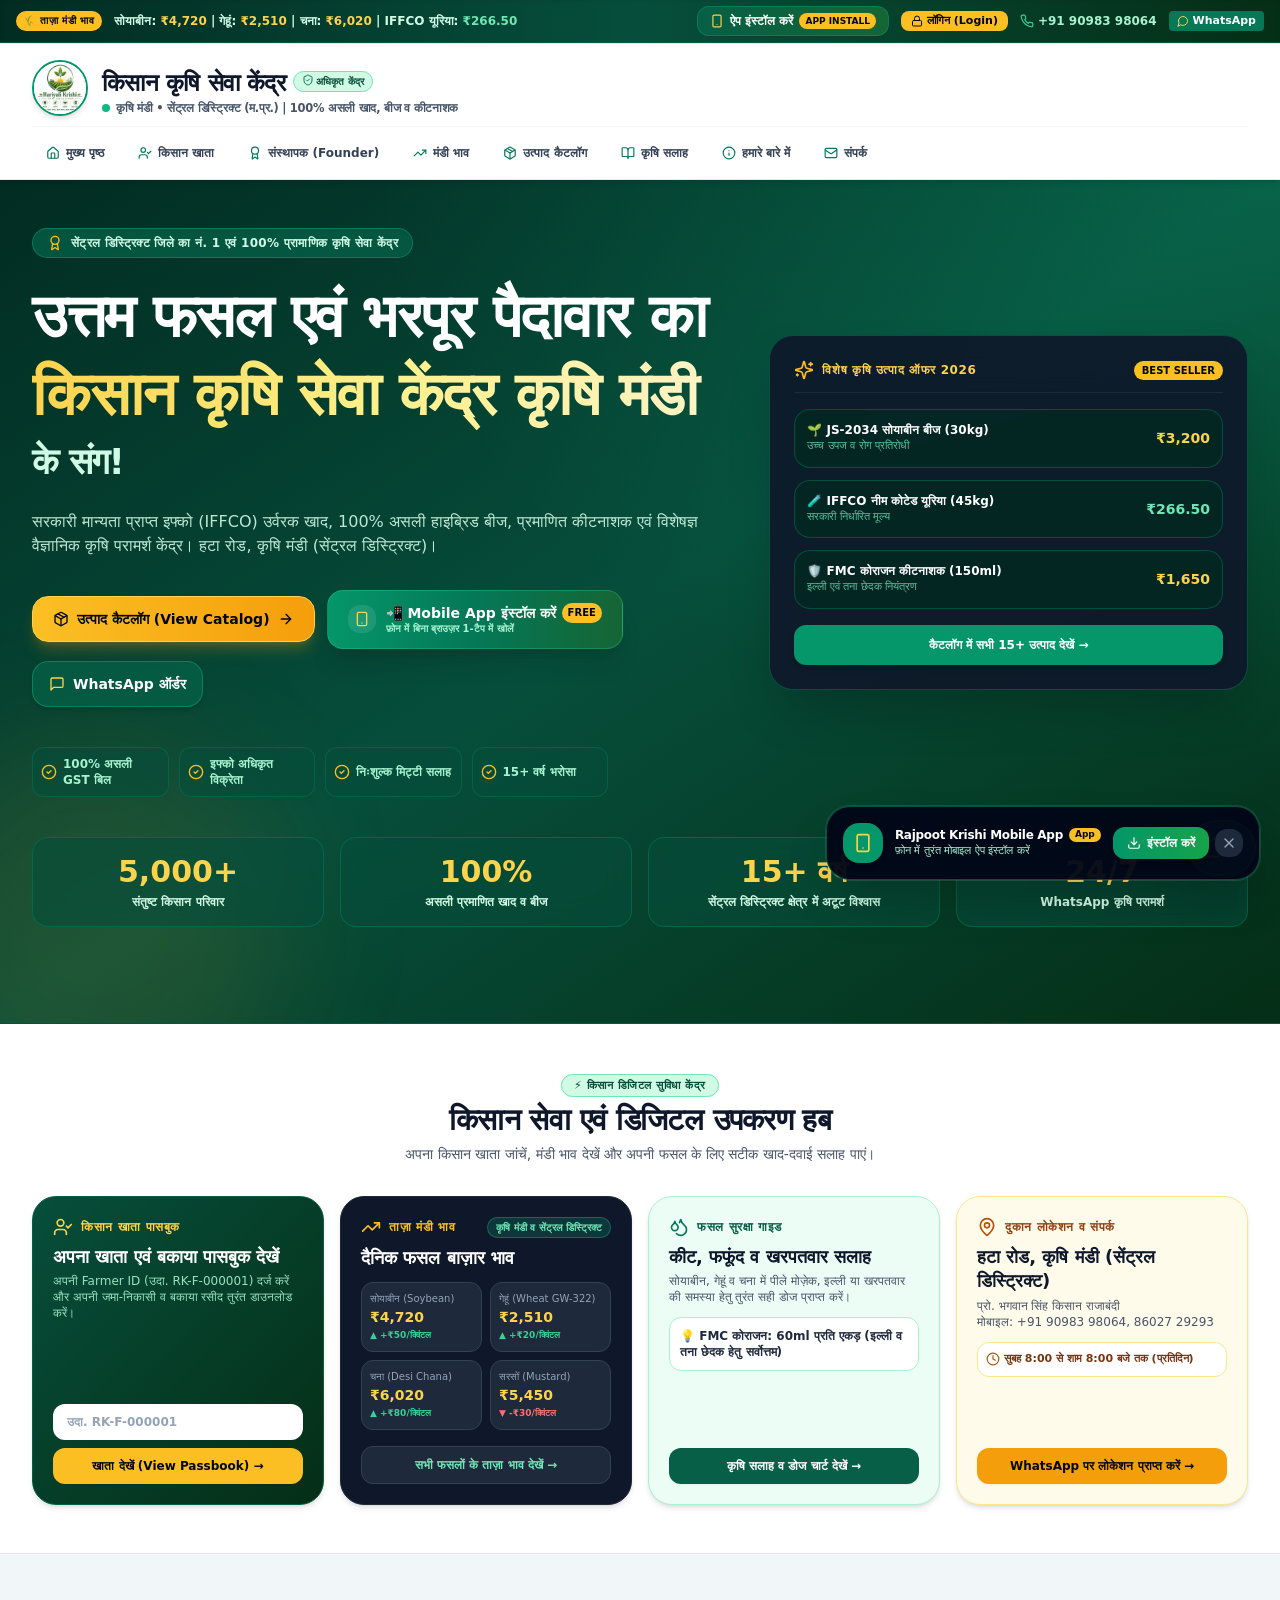
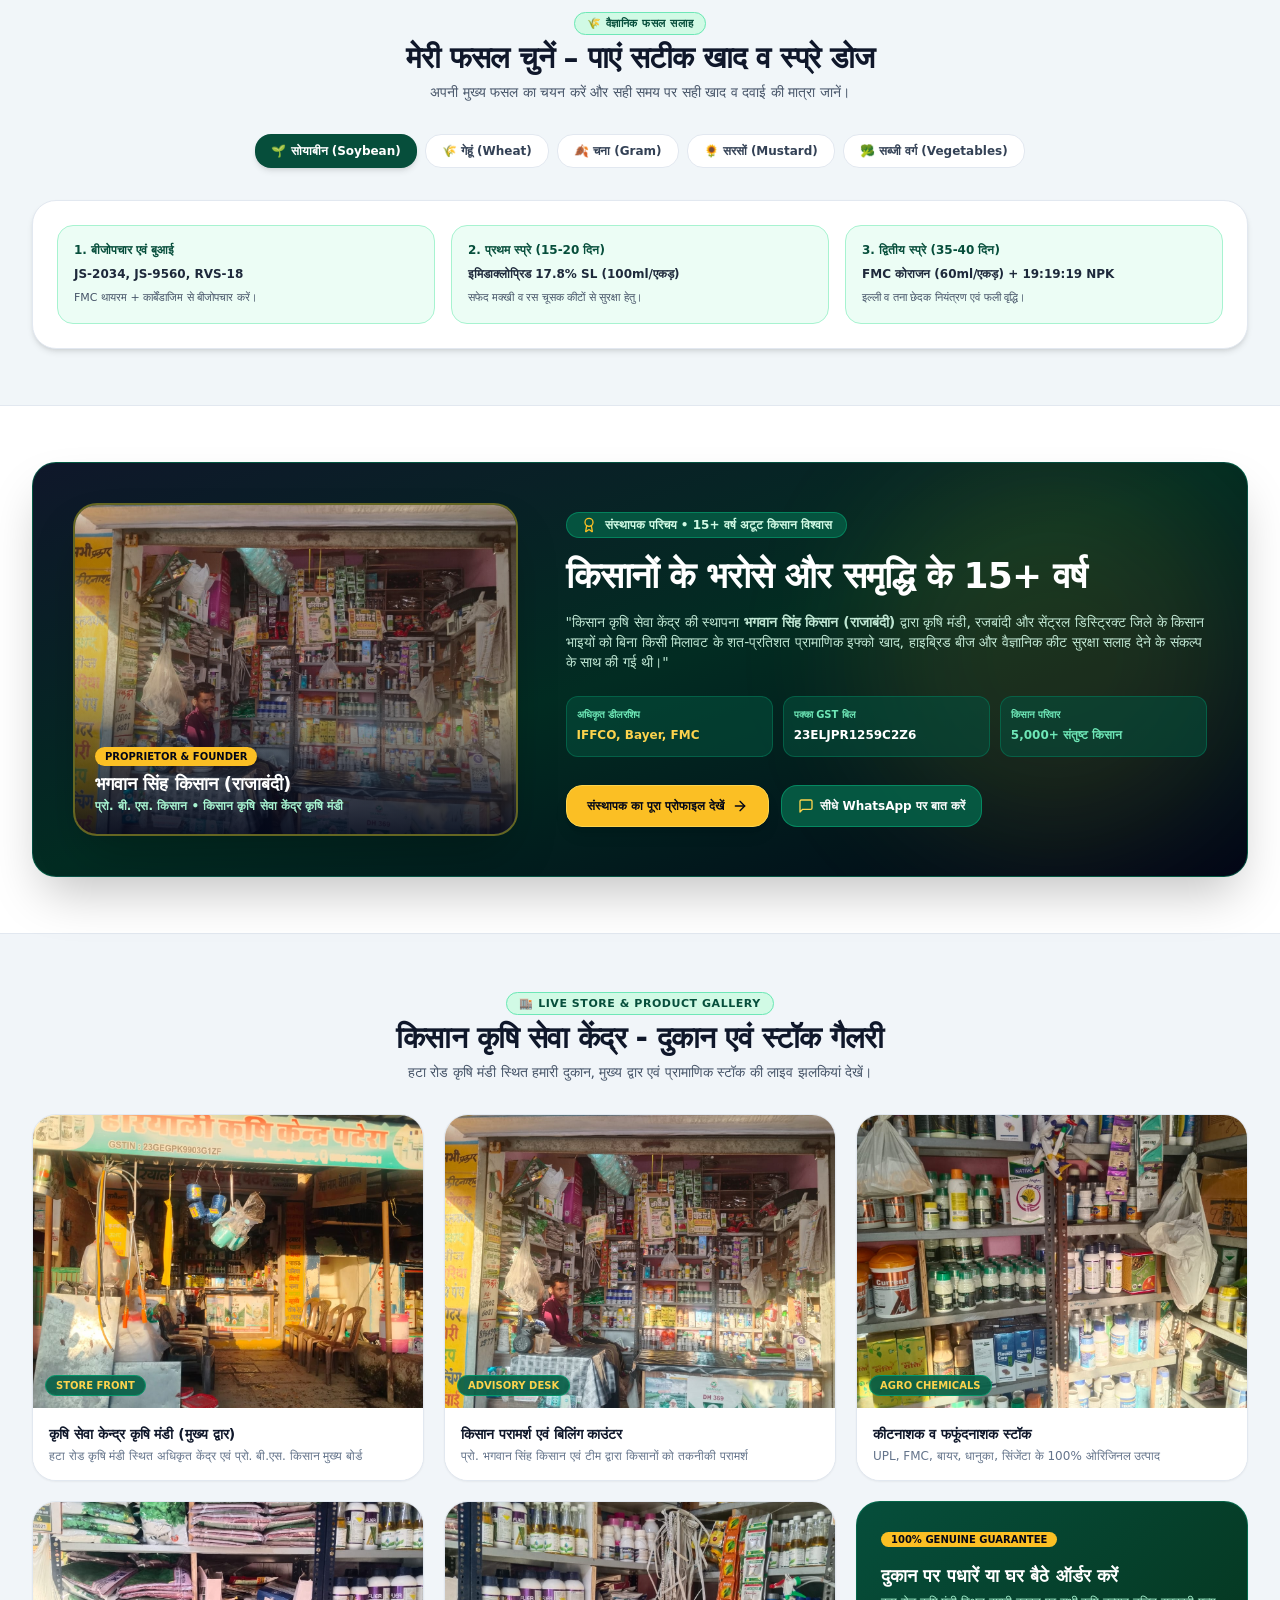
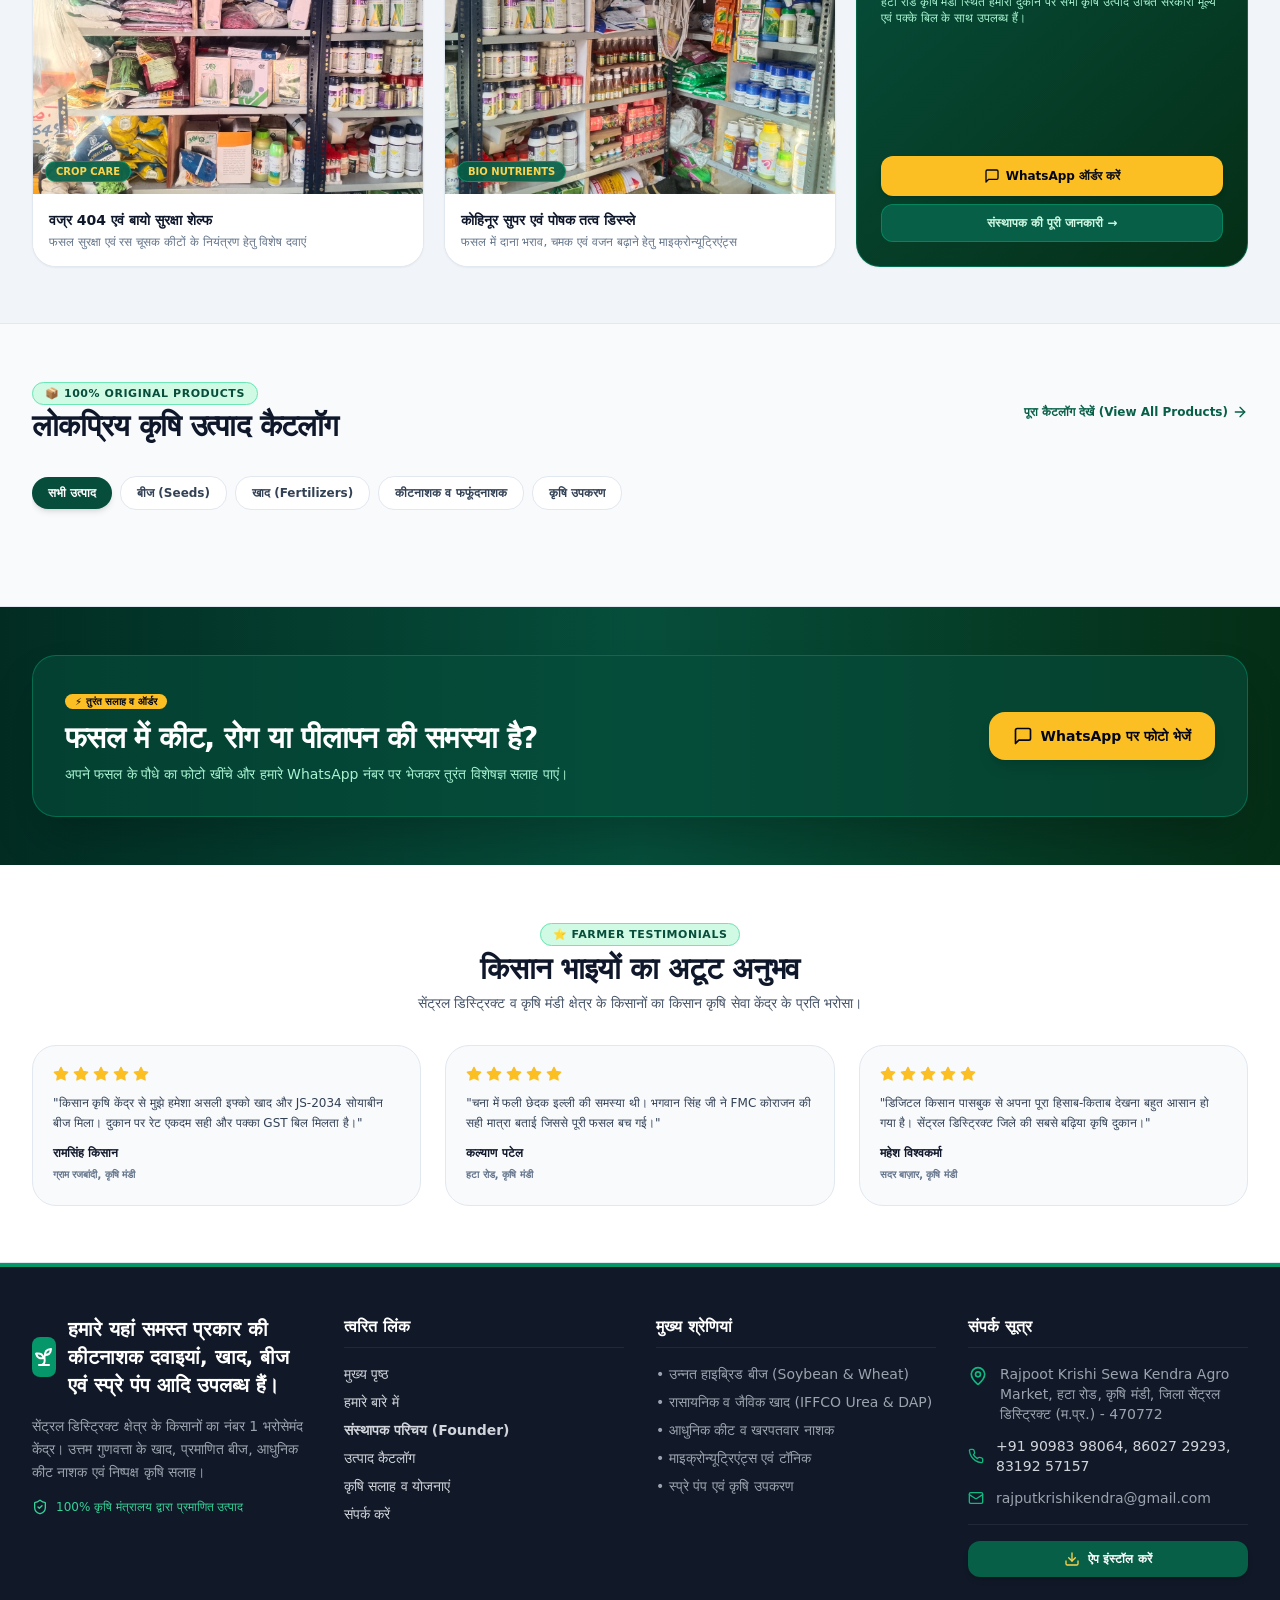
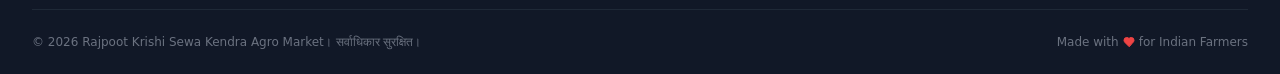
==== commit fbeff1d0: "fix(privacy): Replace client and specific location information with generic demo data" ====
--- a/index.html
+++ b/index.html
@@ -1,4 +1,4 @@
-<!doctype html>
+﻿<!doctype html>
 <html lang="hi" dir="ltr">
   <head>
     <meta charset="UTF-8" />
@@ -22,24 +22,24 @@
     <link href="https://fonts.googleapis.com/css2?family=Hind:wght@400;500;600;700&family=Plus+Jakarta+Sans:wght@400;500;600;700;800&display=swap" rel="stylesheet" />
 
     <!-- Primary SEO Meta Tags -->
-    <title>राजपूत कृषि सेवा केंद्र | Rajpoot Krishi Sewa Kendra Patera • Damoh MP</title>
-    <meta name="title" content="राजपूत कृषि सेवा केंद्र | Rajpoot Krishi Sewa Kendra Patera • Damoh MP" />
-    <meta name="description" content="राजपूत कृषि सेवा केंद्र, हटा रोड, पटेरा (दमोह म.प्र.) — प्रो. भगवान सिंह राजपूत राजाबंदी। 100% असली प्रमाणित बीज, इफ्को खाद, कीटनाशक, फफूंदनाशक, टॉनिक व रोजाना लाइव मंडी भाव। फोन: +91 90983 98064, 86027 29293। GSTIN: 23ELJPR1259C2Z6।" />
-    <meta name="keywords" content="Rajpoot krishi sewa kendra, Rajpoot krishi kendra patera, Rajput krishi kendra, krishi kendra patera, patera krishi kendra, fertilizer shop patera, seed store patera damoh, patera mandi bhav, damoh krishi kendra, IFFCO urea patera, kisaan dukan patera, hata road patera, bhagvan singh rajput rajabandi, 23ELJPR1259C2Z6" />
-    <meta name="author" content="Rajpoot Krishi Sewa Kendra Patera" />
+    <title>किसान कृषि सेवा केंद्र | Rajpoot Krishi Sewa Kendra Agro Market • Central District MP</title>
+    <meta name="title" content="किसान कृषि सेवा केंद्र | Rajpoot Krishi Sewa Kendra Agro Market • Central District MP" />
+    <meta name="description" content="किसान कृषि सेवा केंद्र, हटा रोड, कृषि मंडी (सेंट्रल डिस्ट्रिक्ट म.प्र.) — प्रो. भगवान सिंह किसान राजाबंदी। 100% असली प्रमाणित बीज, इफ्को खाद, कीटनाशक, फफूंदनाशक, टॉनिक व रोजाना लाइव मंडी भाव। फोन: +91 90983 98064, 86027 29293। GSTIN: 23ELJPR1259C2Z6।" />
+    <meta name="keywords" content="Rajpoot krishi sewa kendra, Rajpoot krishi kendra patera, Kisan krishi kendra, krishi kendra patera, patera krishi kendra, fertilizer shop patera, seed store patera damoh, patera mandi bhav, damoh krishi kendra, IFFCO urea patera, kisaan dukan patera, hata road patera, bhagvan singh rajput rajabandi, 23ELJPR1259C2Z6" />
+    <meta name="author" content="Rajpoot Krishi Sewa Kendra Agro Market" />
     <meta name="robots" content="index, follow, max-image-preview:large, max-snippet:-1, max-video-preview:-1" />
     <link rel="canonical" href="https://rajpootkrishisewakendra.in/" />
 
-    <!-- GEO / Local Search Geographic Tags (Patera, Damoh, MP) -->
+    <!-- GEO / Local Search Geographic Tags (Agro Market, Central District, MP) -->
     <meta name="geo.region" content="IN-MP" />
-    <meta name="geo.placename" content="Hatta Road, Patera, Damoh, Madhya Pradesh, 470772, India" />
+    <meta name="geo.placename" content="Hatta Road, Agro Market, Central District, Madhya Pradesh, 470772, India" />
     <meta name="geo.position" content="24.0883;79.6231" />
     <meta name="ICBM" content="24.0883, 79.6231" />
 
     <!-- Open Graph (OG) / WhatsApp / Facebook Link Sharing Meta Tags -->
     <meta property="og:type" content="website" />
-    <meta property="og:site_name" content="Rajpoot Krishi Sewa Kendra Patera" />
-    <meta property="og:title" content="राजपूत कृषि सेवा केंद्र पटेरा (Rajpoot Krishi Sewa Kendra)" />
+    <meta property="og:site_name" content="Rajpoot Krishi Sewa Kendra Agro Market" />
+    <meta property="og:title" content="किसान कृषि सेवा केंद्र कृषि मंडी (Rajpoot Krishi Sewa Kendra)" />
     <meta property="og:description" content="किसान का विश्वास, हमारी पहचान - सरकारी मान्यता प्राप्त बीज, इफ्को उर्वरक खाद, कीटनाशक व दैनिक मंडी भाव" />
     <meta property="og:url" content="https://rajpootkrishisewakendra.in/" />
     <meta property="og:image" content="https://rajpootkrishisewakendra.in/og-square.png" />
@@ -47,7 +47,7 @@
     <meta property="og:image:type" content="image/png" />
     <meta property="og:image:width" content="600" />
     <meta property="og:image:height" content="600" />
-    <meta property="og:image:alt" content="राजपूत कृषि सेवा केंद्र पटेरा (Rajpoot Krishi Sewa Kendra)" />
+    <meta property="og:image:alt" content="किसान कृषि सेवा केंद्र कृषि मंडी (Rajpoot Krishi Sewa Kendra)" />
     
     <!-- Fallback OpenGraph Images for WhatsApp Scrapers -->
     <meta property="og:image" content="https://lightcoral-barracuda-479038.hostingersite.com/og-square.png" />
@@ -60,10 +60,10 @@
     <!-- Twitter Card Meta Tags -->
     <meta name="twitter:card" content="summary" />
     <meta name="twitter:url" content="https://rajpootkrishisewakendra.in/" />
-    <meta name="twitter:title" content="राजपूत कृषि सेवा केंद्र पटेरा (Rajpoot Krishi Sewa Kendra)" />
+    <meta name="twitter:title" content="किसान कृषि सेवा केंद्र कृषि मंडी (Rajpoot Krishi Sewa Kendra)" />
     <meta name="twitter:description" content="किसान का विश्वास, हमारी पहचान - सरकारी मान्यता प्राप्त बीज, इफ्को उर्वरक खाद, कीटनाशक व दैनिक मंडी भाव" />
     <meta name="twitter:image" content="https://rajpootkrishisewakendra.in/og-square.png" />
-    <meta name="twitter:image:alt" content="Rajpoot Krishi Sewa Kendra Patera" />
+    <meta name="twitter:image:alt" content="Rajpoot Krishi Sewa Kendra Agro Market" />
 
     <!-- JSON-LD Multi-Schema Structured Data (Schema.org / GEO / AEO AI Search) -->
 
@@ -75,15 +75,15 @@
       "@id": "https://rajpootkrishisewakendra.in/#store",
       "name": "Rajpoot Krishi Sewa Kendra",
       "alternateName": [
-        "राजपूत कृषि सेवा केंद्र पटेरा",
-        "Rajpoot Krishi Sewa Kendra Patera",
-        "Rajput Krishi Kendra Patera",
-        "Rajput Krishi Bhandar Patera"
+        "किसान कृषि सेवा केंद्र कृषि मंडी",
+        "Rajpoot Krishi Sewa Kendra Agro Market",
+        "Kisan Krishi Kendra Agro Market",
+        "Kisan Krishi Bhandar Agro Market"
       ],
       "url": "https://rajpootkrishisewakendra.in/",
       "logo": "https://rajpootkrishisewakendra.in/logo.jpg",
       "image": "https://rajpootkrishisewakendra.in/logo.jpg",
-      "description": "Rajpoot Krishi Sewa Kendra at Hatta Road, Patera, Damoh MP (Proprietor: Bhagvan Singh Rajput Rajabandi) is your trusted government-authorized dealer for 100% genuine certified seeds, IFFCO fertilizers, top-brand pesticides, fungicides, micro-nutrients, and daily live Mandi Bhav rates.",
+      "description": "Rajpoot Krishi Sewa Kendra at Hatta Road, Agro Market, Central District MP (Proprietor: Bhagvan Singh Kisan Rajabandi) is your trusted government-authorized dealer for 100% genuine certified seeds, IFFCO fertilizers, top-brand pesticides, fungicides, micro-nutrients, and daily live Mandi Bhav rates.",
       "telephone": ["+919098398064", "+918602729293", "+918319257157"],
       "email": "rajputkrishikendra@gmail.com",
       "vatID": "23ELJPR1259C2Z6",
@@ -93,8 +93,8 @@
       "paymentAccepted": "Cash, UPI, Credit Card, Bank Transfer, Udhaar",
       "address": {
         "@type": "PostalAddress",
-        "streetAddress": "Hatta Road, Patera",
-        "addressLocality": "Patera",
+        "streetAddress": "Hatta Road, Agro Market",
+        "addressLocality": "Agro Market",
         "addressRegion": "Madhya Pradesh",
         "postalCode": "470772",
         "addressCountry": "IN"
@@ -107,11 +107,11 @@
       "areaServed": [
         {
           "@type": "AdministrativeArea",
-          "name": "Patera"
-        },
-        {
-          "@type": "AdministrativeArea",
-          "name": "Damoh"
+          "name": "Agro Market"
+        },
+        {
+          "@type": "AdministrativeArea",
+          "name": "Central District"
         },
         {
           "@type": "AdministrativeArea",
@@ -141,8 +141,8 @@
       "founder": {
         "@type": "Person",
         "@id": "https://rajpootkrishisewakendra.in/founder#founder",
-        "name": "भगवान सिंह राजपूत",
-        "alternateName": ["Bhagvan Singh Rajput Rajabandi", "B. S. Rajput", "बी. एस. राजपूत"],
+        "name": "भगवान सिंह किसान",
+        "alternateName": ["Bhagvan Singh Kisan Rajabandi", "B. S. Kisan", "बी. एस. किसान"],
         "jobTitle": "संस्थापक एवं मुख्य संचालक (Founder & Proprietor)",
         "image": "https://rajpootkrishisewakendra.in/assets/images/founder_counter.jpg",
         "telephone": "+919098398064"
@@ -161,11 +161,11 @@
       "@context": "https://schema.org",
       "@type": "Person",
       "@id": "https://rajpootkrishisewakendra.in/founder#founder",
-      "name": "भगवान सिंह राजपूत",
+      "name": "भगवान सिंह किसान",
       "alternateName": [
-        "Bhagvan Singh Rajput Rajabandi",
-        "B. S. Rajput",
-        "बी. एस. राजपूत"
+        "Bhagvan Singh Kisan Rajabandi",
+        "B. S. Kisan",
+        "बी. एस. किसान"
       ],
       "jobTitle": "संस्थापक एवं मुख्य प्रबंधक (Founder & Managing Director)",
       "worksFor": {
@@ -174,7 +174,7 @@
       "image": "https://rajpootkrishisewakendra.in/assets/images/founder_counter.jpg",
       "telephone": "+919098398064",
       "email": "rajputkrishikendra@gmail.com",
-      "description": "भगवान सिंह राजपूत (राजाबंदी) राजपूत कृषि सेवा केंद्र पटेरा (दमोह म.प्र.) के संस्थापक एवं मुख्य प्रबंधक हैं।",
+      "description": "भगवान सिंह किसान (राजाबंदी) किसान कृषि सेवा केंद्र कृषि मंडी (सेंट्रल डिस्ट्रिक्ट म.प्र.) के संस्थापक एवं मुख्य प्रबंधक हैं।",
       "knowsAbout": [
         "Agronomy and Crop Advisory",
         "Certified Hybrid Seeds",
@@ -191,8 +191,8 @@
       "@type": "WebSite",
       "@id": "https://rajpootkrishisewakendra.in/#website",
       "url": "https://rajpootkrishisewakendra.in/",
-      "name": "Rajpoot Krishi Sewa Kendra Patera",
-      "description": "Official Web ERP and Mandi Portal of Rajpoot Krishi Sewa Kendra Patera",
+      "name": "Rajpoot Krishi Sewa Kendra Agro Market",
+      "description": "Official Web ERP and Mandi Portal of Rajpoot Krishi Sewa Kendra Agro Market",
       "publisher": {
         "@id": "https://rajpootkrishisewakendra.in/#store"
       },
@@ -208,15 +208,15 @@
       "mainEntity": [
         {
           "@type": "Question",
-          "name": "राजपूत कृषि सेवा केंद्र पटेरा कहां स्थित है? (Where is Rajpoot Krishi Sewa Kendra located?)",
-          "acceptedAnswer": {
-            "@type": "Answer",
-            "text": "राजपूत कृषि सेवा केंद्र हटा रोड, पटेरा, जिला दमोह (मध्य प्रदेश) - 470772 में स्थित है। प्रो. भगवान सिंह राजपूत राजाबंदी। संपर्क: +91 90983 98064, 86027 29293, 83192 57157।"
-          }
-        },
-        {
-          "@type": "Question",
-          "name": "राजपूत कृषि सेवा केंद्र पर कौन-कौन से कृषि उत्पाद मिलते हैं?",
+          "name": "किसान कृषि सेवा केंद्र कृषि मंडी कहां स्थित है? (Where is Rajpoot Krishi Sewa Kendra located?)",
+          "acceptedAnswer": {
+            "@type": "Answer",
+            "text": "किसान कृषि सेवा केंद्र हटा रोड, कृषि मंडी, जिला सेंट्रल डिस्ट्रिक्ट (मध्य प्रदेश) - 470772 में स्थित है। प्रो. भगवान सिंह किसान राजाबंदी। संपर्क: +91 90983 98064, 86027 29293, 83192 57157।"
+          }
+        },
+        {
+          "@type": "Question",
+          "name": "किसान कृषि सेवा केंद्र पर कौन-कौन से कृषि उत्पाद मिलते हैं?",
           "acceptedAnswer": {
             "@type": "Answer",
             "text": "हमारे यहां 100% प्रामाणिक हाइब्रिड बीज, इफ्को उर्वरक खाद (यूरिया, डीएपी, एनपीके), शीर्ष कंपनियों की कीटनाशक दवाइयां, फफूंदनाशक, टॉनिक, बायो-स्टिमुलेंट एवं स्प्रे पंप उपलब्ध हैं।"
@@ -224,18 +224,18 @@
         },
         {
           "@type": "Question",
-          "name": "राजपूत कृषि सेवा केंद्र का जीएसटी (GSTIN) नंबर क्या है?",
-          "acceptedAnswer": {
-            "@type": "Answer",
-            "text": "राजपूत कृषि सेवा केंद्र का आधिकारिक जीएसटी नंबर (GSTIN) 23ELJPR1259C2Z6 है।"
-          }
-        },
-        {
-          "@type": "Question",
-          "name": "दमोह और पटेरा का लाइव मंडी भाव कहां देखें?",
-          "acceptedAnswer": {
-            "@type": "Answer",
-            "text": "राजपूत कृषि सेवा केंद्र की आधिकारिक वेबसाइट rajpootkrishisewakendra.in पर पटेरा, दमोह, हटा, कटनी एवं सागर मंडी का दैनिक लाइव मंडी भाव (सोयाबीन, गेहूं, चना, सरसों, मसूर) देखा जा सकता है।"
+          "name": "किसान कृषि सेवा केंद्र का जीएसटी (GSTIN) नंबर क्या है?",
+          "acceptedAnswer": {
+            "@type": "Answer",
+            "text": "किसान कृषि सेवा केंद्र का आधिकारिक जीएसटी नंबर (GSTIN) 23ELJPR1259C2Z6 है।"
+          }
+        },
+        {
+          "@type": "Question",
+          "name": "सेंट्रल डिस्ट्रिक्ट और कृषि मंडी का लाइव मंडी भाव कहां देखें?",
+          "acceptedAnswer": {
+            "@type": "Answer",
+            "text": "किसान कृषि सेवा केंद्र की आधिकारिक वेबसाइट rajpootkrishisewakendra.in पर कृषि मंडी, सेंट्रल डिस्ट्रिक्ट, हटा, कटनी एवं सागर मंडी का दैनिक लाइव मंडी भाव (सोयाबीन, गेहूं, चना, सरसों, मसूर) देखा जा सकता है।"
           }
         }
       ]
